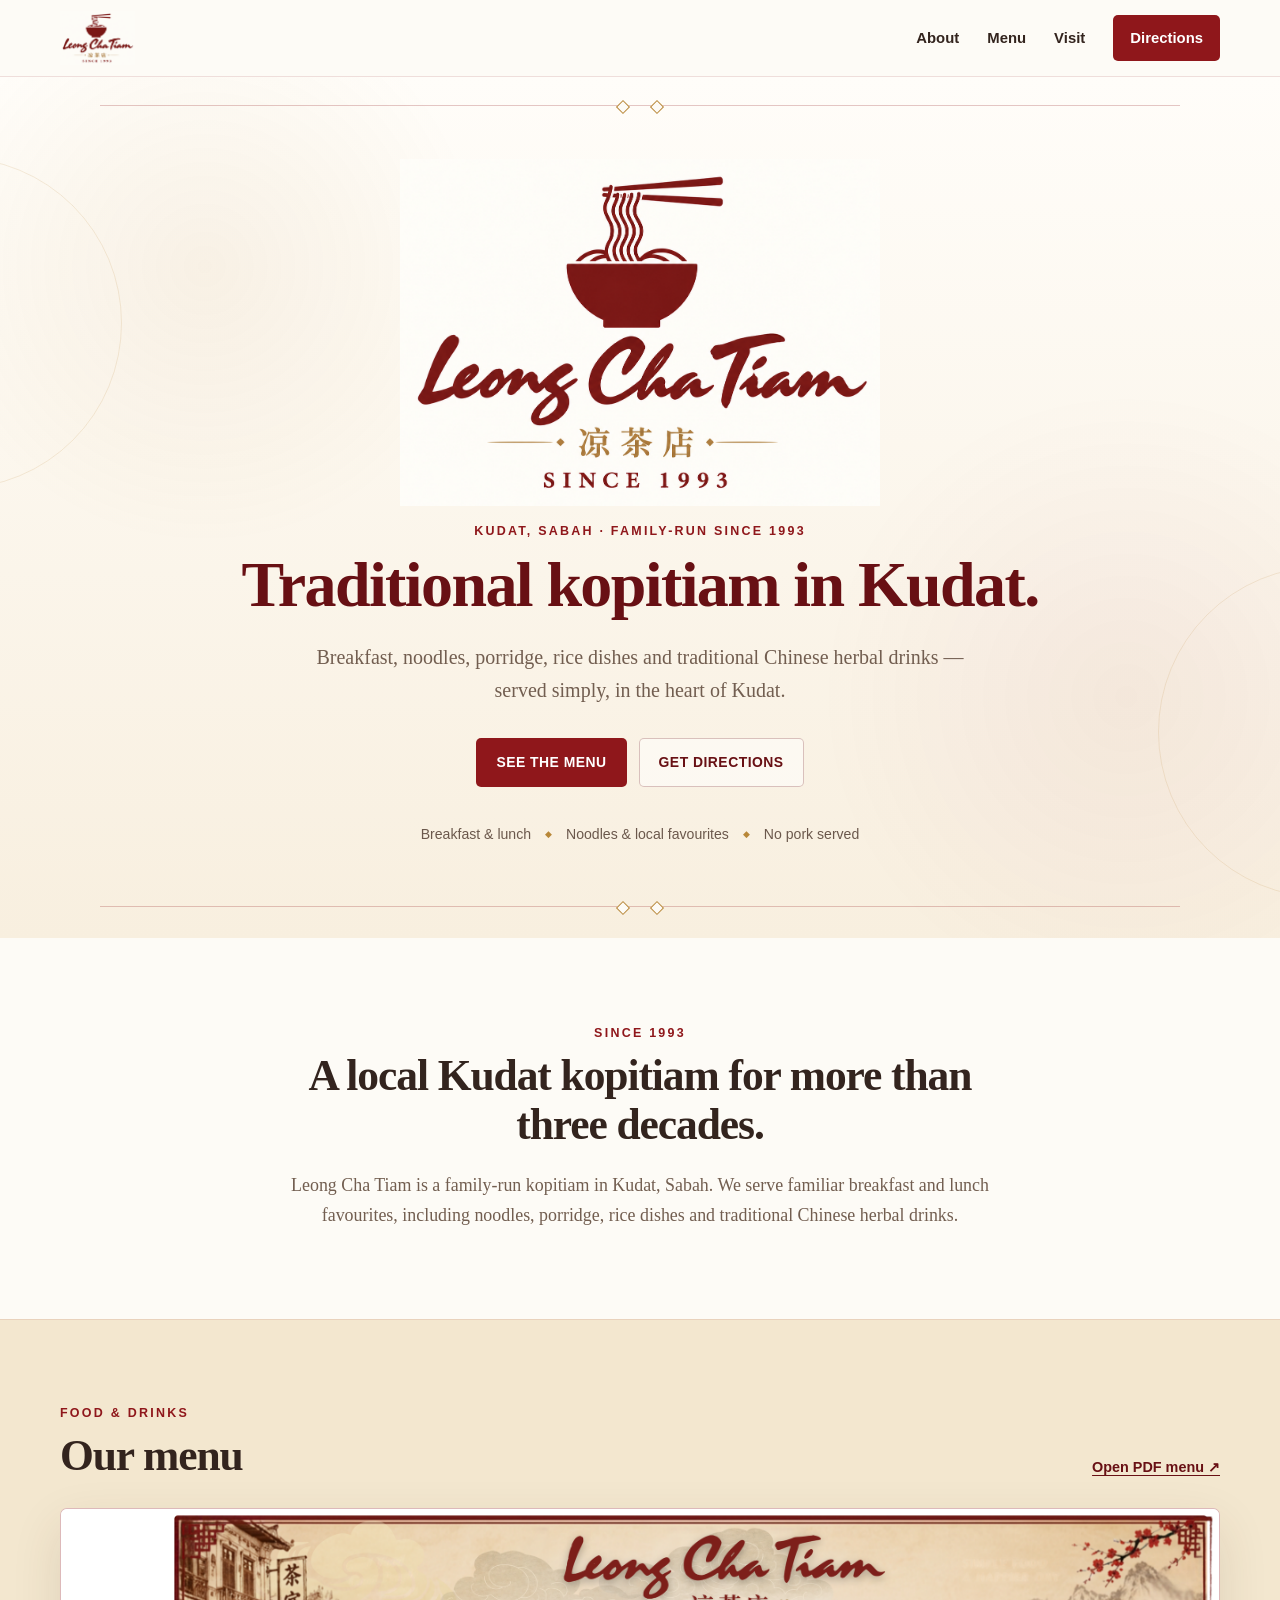
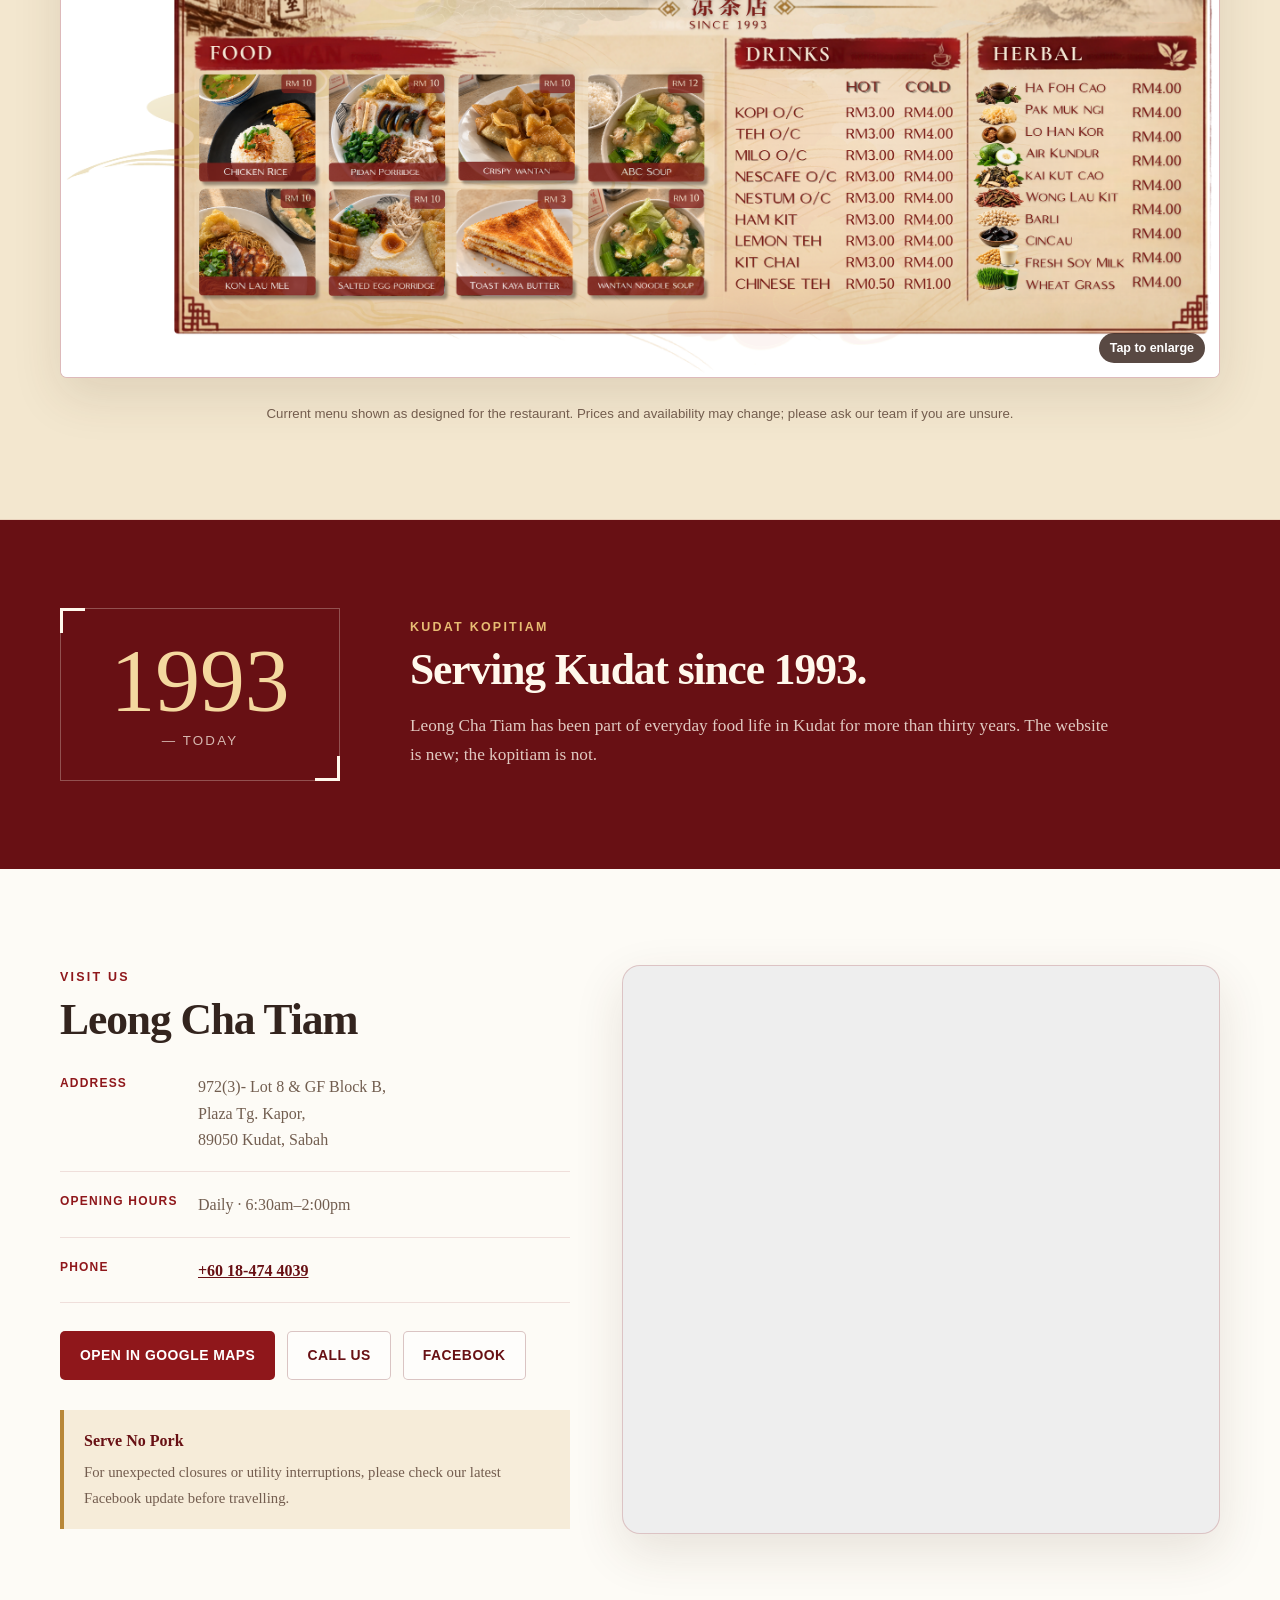
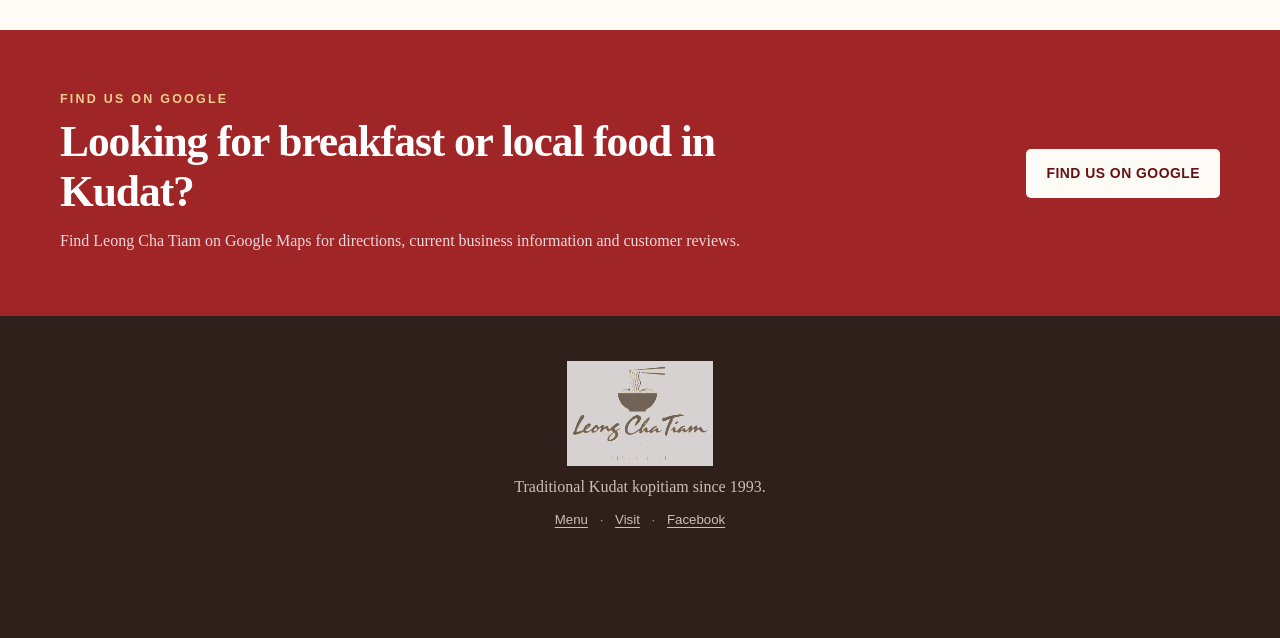
==== index.html @ 28765f77 "Add files via upload" ====
<!doctype html>
<html lang="en">
<head>
  <meta charset="utf-8">
  <meta name="viewport" content="width=device-width, initial-scale=1">
  <title>Leong Cha Tiam | Kudat Kopitiam Since 1993</title>
  <meta name="description" content="Leong Cha Tiam is a family-run kopitiam in Kudat, Sabah, serving breakfast, noodles, porridge, rice dishes and traditional Chinese herbal drinks since 1993.">
  <meta name="theme-color" content="#8f171b">
  <meta name="robots" content="index,follow,max-image-preview:large">

  <meta property="og:type" content="website">
  <meta property="og:title" content="Leong Cha Tiam | Kudat Kopitiam Since 1993">
  <meta property="og:description" content="Traditional Kudat kopitiam serving breakfast, noodles, porridge, rice dishes and herbal drinks since 1993.">
  <meta property="og:image" content="logo.png">
  <meta property="og:locale" content="en_MY">
  <meta name="twitter:card" content="summary_large_image">

  <link rel="icon" href="favicon.png" type="image/png">
  <link rel="stylesheet" href="styles.css">

  <!-- Add a canonical URL here after your final domain is connected. -->

  <script type="application/ld+json">
  {
    "@context": "https://schema.org",
    "@type": "Restaurant",
    "name": "Leong Cha Tiam",
    "description": "Family-run traditional kopitiam in Kudat, Sabah, serving breakfast, noodles, porridge, rice dishes and traditional Chinese herbal drinks since 1993.",
    "image": "logo.png",
    "telephone": "+60184744039",
    "priceRange": "RM",
    "servesCuisine": ["Malaysian", "Chinese", "Kopitiam"],
    "hasMenu": "menu.pdf",
    "address": {
      "@type": "PostalAddress",
      "streetAddress": "972(3)- Lot 8 & GF Block B, Plaza Tg. Kapor",
      "addressLocality": "Kudat",
      "addressRegion": "Sabah",
      "postalCode": "89050",
      "addressCountry": "MY"
    },
    "openingHoursSpecification": [
      {
        "@type": "OpeningHoursSpecification",
        "dayOfWeek": ["Monday","Tuesday","Wednesday","Thursday","Friday","Saturday","Sunday"],
        "opens": "06:30",
        "closes": "14:00"
      }
    ],
    "sameAs": [
      "https://www.facebook.com/2011523502226618/"
    ]
  }
  </script>
</head>
<body>
  <a class="skip-link" href="#main">Skip to content</a>

  <header class="site-header" id="top">
    <div class="shell header-inner">
      <a class="header-logo" href="#top" aria-label="Leong Cha Tiam home">
        <img src="logo.png" alt="Leong Cha Tiam — Since 1993">
      </a>
      <nav class="nav" aria-label="Main navigation">
        <a href="#about">About</a>
        <a href="#menu">Menu</a>
        <a href="#visit">Visit</a>
        <a class="nav-cta" href="https://www.google.com/maps/search/?api=1&query=Leong+Cha+Tiam+Kudat+Sabah" target="_blank" rel="noopener">Directions</a>
      </nav>
    </div>
  </header>

  <main id="main">
    <section class="hero section-frame" aria-labelledby="hero-title">
      <div class="ornament ornament-top" aria-hidden="true"></div>
      <div class="shell hero-inner">
        <img class="hero-logo" src="logo.png" alt="Leong Cha Tiam, traditional kopitiam in Kudat since 1993">
        <p class="eyebrow">Kudat, Sabah · Family-run since 1993</p>
        <h1 id="hero-title">Traditional kopitiam in Kudat.</h1>
        <p class="hero-copy">Breakfast, noodles, porridge, rice dishes and traditional Chinese herbal drinks — served simply, in the heart of Kudat.</p>
        <div class="hero-actions">
          <a class="button button-primary" href="#menu">See the menu</a>
          <a class="button button-secondary" href="https://www.google.com/maps/search/?api=1&query=Leong+Cha+Tiam+Kudat+Sabah" target="_blank" rel="noopener">Get directions</a>
        </div>
        <div class="quick-facts" aria-label="Restaurant information">
          <span>Breakfast & lunch</span>
          <span>Noodles & local favourites</span>
          <span>No pork served</span>
        </div>
      </div>
      <div class="ornament ornament-bottom" aria-hidden="true"></div>
    </section>

    <section class="about" id="about" aria-labelledby="about-title">
      <div class="shell narrow">
        <p class="section-kicker">Since 1993</p>
        <h2 id="about-title">A local Kudat kopitiam for more than three decades.</h2>
        <p>Leong Cha Tiam is a family-run kopitiam in Kudat, Sabah. We serve familiar breakfast and lunch favourites, including noodles, porridge, rice dishes and traditional Chinese herbal drinks.</p>
      </div>
    </section>

    <section class="menu-section" id="menu" aria-labelledby="menu-title">
      <div class="shell">
        <div class="section-heading">
          <div>
            <p class="section-kicker">Food & drinks</p>
            <h2 id="menu-title">Our menu</h2>
          </div>
          <a class="text-link" href="menu.pdf" target="_blank" rel="noopener">Open PDF menu ↗</a>
        </div>

        <button class="menu-image-wrap" type="button" data-lightbox-open aria-label="Open the menu in a larger view">
          <img src="menu.png" alt="Leong Cha Tiam menu with food, kopitiam drinks and herbal drinks" loading="lazy">
          <span class="zoom-hint">Tap to enlarge</span>
        </button>
        <p class="menu-note">Current menu shown as designed for the restaurant. Prices and availability may change; please ask our team if you are unsure.</p>
      </div>
    </section>

    <section class="history-band" aria-labelledby="history-title">
      <div class="shell history-grid">
        <div class="year-mark" aria-hidden="true">
          <span>1993</span>
          <small>— today</small>
        </div>
        <div>
          <p class="section-kicker">Kudat kopitiam</p>
          <h2 id="history-title">Serving Kudat since 1993.</h2>
          <p>Leong Cha Tiam has been part of everyday food life in Kudat for more than thirty years. The website is new; the kopitiam is not.</p>
        </div>
      </div>
    </section>

    <section class="visit" id="visit" aria-labelledby="visit-title">
      <div class="shell visit-grid">
        <div class="visit-card">
          <p class="section-kicker">Visit us</p>
          <h2 id="visit-title">Leong Cha Tiam</h2>

          <dl class="details">
            <div>
              <dt>Address</dt>
              <dd>972(3)- Lot 8 & GF Block B,<br>Plaza Tg. Kapor,<br>89050 Kudat, Sabah</dd>
            </div>
            <div>
              <dt>Opening hours</dt>
              <dd>Daily · 6:30am–2:00pm</dd>
            </div>
            <div>
              <dt>Phone</dt>
              <dd><a href="tel:+60184744039">+60 18-474 4039</a></dd>
            </div>
          </dl>

          <div class="visit-actions">
            <a class="button button-primary" href="https://www.google.com/maps/search/?api=1&query=Leong+Cha+Tiam+Kudat+Sabah" target="_blank" rel="noopener">Open in Google Maps</a>
            <a class="button button-secondary" href="tel:+60184744039">Call us</a>
            <a class="button button-secondary" href="https://www.facebook.com/2011523502226618/" target="_blank" rel="noopener">Facebook</a>
          </div>

          <div class="service-note" role="note">
            <strong>Serve No Pork</strong>
            <span>For unexpected closures or utility interruptions, please check our latest Facebook update before travelling.</span>
          </div>
        </div>

        <div class="map-wrap" aria-label="Map showing Leong Cha Tiam in Kudat">
          <iframe
            title="Leong Cha Tiam map"
            src="https://www.google.com/maps?q=Leong%20Cha%20Tiam%20Kudat%20Sabah&output=embed"
            loading="lazy"
            referrerpolicy="no-referrer-when-downgrade"
            allowfullscreen></iframe>
        </div>
      </div>
    </section>

    <section class="google-band">
      <div class="shell google-inner">
        <div>
          <p class="section-kicker">Find us on Google</p>
          <h2>Looking for breakfast or local food in Kudat?</h2>
          <p>Find Leong Cha Tiam on Google Maps for directions, current business information and customer reviews.</p>
        </div>
        <a class="button button-cream" href="https://www.google.com/maps/search/?api=1&query=Leong+Cha+Tiam+Kudat+Sabah" target="_blank" rel="noopener">Find us on Google</a>
      </div>
    </section>
  </main>

  <footer class="footer">
    <div class="shell footer-inner">
      <img src="logo.png" alt="" aria-hidden="true">
      <p>Traditional Kudat kopitiam since 1993.</p>
      <p class="footer-links">
        <a href="#menu">Menu</a>
        <span>·</span>
        <a href="#visit">Visit</a>
        <span>·</span>
        <a href="https://www.facebook.com/2011523502226618/" target="_blank" rel="noopener">Facebook</a>
      </p>
    </div>
  </footer>

  <div class="mobile-actions" aria-label="Quick actions">
    <a href="tel:+60184744039">Call</a>
    <a href="https://www.google.com/maps/search/?api=1&query=Leong+Cha+Tiam+Kudat+Sabah" target="_blank" rel="noopener">Directions</a>
  </div>

  <dialog class="lightbox" data-lightbox>
    <button class="lightbox-close" type="button" data-lightbox-close aria-label="Close menu">×</button>
    <img src="menu.png" alt="Large view of the Leong Cha Tiam menu">
  </dialog>

  <script src="script.js"></script>
</body>
</html>
---- styles.css ----
:root {
  --ink: #33241e;
  --muted: #725e50;
  --cream: #fdfbf6;
  --paper: #f6ecd7;
  --paper-2: #efe0c3;
  --red: #8f171b;
  --red-dark: #681014;
  --gold: #b88738;
  --line: rgba(143, 23, 27, 0.24);
  --shadow: 0 18px 50px rgba(78, 46, 25, 0.12);
  --radius: 18px;
  --shell: 1160px;
}

* { box-sizing: border-box; }
html { scroll-behavior: smooth; }
body {
  margin: 0;
  color: var(--ink);
  background: var(--cream);
  font-family: Georgia, "Times New Roman", serif;
  line-height: 1.65;
  text-rendering: optimizeLegibility;
}
img { max-width: 100%; display: block; }
a { color: inherit; }
button, a { -webkit-tap-highlight-color: transparent; }

.shell {
  width: min(calc(100% - 40px), var(--shell));
  margin-inline: auto;
}
.narrow { max-width: 760px; }

.skip-link {
  position: fixed;
  left: 12px;
  top: 12px;
  z-index: 999;
  transform: translateY(-160%);
  background: var(--red);
  color: white;
  padding: 10px 14px;
  border-radius: 8px;
}
.skip-link:focus { transform: none; }

.site-header {
  position: sticky;
  top: 0;
  z-index: 50;
  background: rgba(253, 251, 246, 0.94);
  border-bottom: 1px solid rgba(143, 23, 27, 0.12);
  backdrop-filter: blur(12px);
}
.header-inner {
  min-height: 76px;
  display: flex;
  align-items: center;
  justify-content: space-between;
  gap: 24px;
}
.header-logo img {
  width: 142px;
  height: 54px;
  object-fit: contain;
  object-position: left center;
}
.nav {
  display: flex;
  align-items: center;
  gap: 28px;
  font-family: Arial, Helvetica, sans-serif;
  font-size: 0.93rem;
  font-weight: 700;
}
.nav a {
  text-decoration: none;
  padding: 9px 0;
}
.nav a:not(.nav-cta):hover { color: var(--red); }
.nav-cta {
  color: white;
  background: var(--red);
  padding: 11px 17px !important;
  border-radius: 5px;
}
.nav-cta:hover { background: var(--red-dark); }

.section-frame {
  position: relative;
  overflow: hidden;
}
.hero {
  min-height: 660px;
  display: grid;
  place-items: center;
  padding: 82px 0 92px;
  text-align: center;
  background:
    radial-gradient(circle at 16% 22%, rgba(184,135,56,.08), transparent 22%),
    radial-gradient(circle at 88% 72%, rgba(143,23,27,.055), transparent 24%),
    linear-gradient(180deg, #fffdf9 0%, #f8efdf 100%);
}
.hero::before,
.hero::after {
  content: "";
  position: absolute;
  width: 330px;
  height: 330px;
  border: 1px solid rgba(184,135,56,.15);
  border-radius: 50%;
  pointer-events: none;
}
.hero::before { left: -210px; top: 80px; }
.hero::after { right: -210px; bottom: 40px; }
.hero-inner {
  position: relative;
  z-index: 1;
  max-width: 820px;
}
.hero-logo {
  width: min(480px, 80vw);
  margin: 0 auto 18px;
  mix-blend-mode: multiply;
}
.eyebrow, .section-kicker {
  margin: 0 0 10px;
  color: var(--red);
  font-family: Arial, Helvetica, sans-serif;
  font-size: .78rem;
  line-height: 1.2;
  font-weight: 800;
  letter-spacing: .18em;
  text-transform: uppercase;
}
.hero h1, h2 {
  margin: 0;
  line-height: 1.13;
  font-weight: 600;
  letter-spacing: -0.025em;
}
.hero h1 {
  font-size: clamp(2.35rem, 5vw, 4.7rem);
  color: var(--red-dark);
}
.hero-copy {
  max-width: 650px;
  margin: 20px auto 0;
  color: var(--muted);
  font-size: clamp(1.05rem, 2vw, 1.25rem);
}
.hero-actions, .visit-actions {
  display: flex;
  flex-wrap: wrap;
  gap: 12px;
}
.hero-actions {
  justify-content: center;
  margin-top: 31px;
}
.button {
  display: inline-flex;
  align-items: center;
  justify-content: center;
  min-height: 48px;
  padding: 12px 19px;
  border: 1px solid transparent;
  border-radius: 5px;
  font-family: Arial, Helvetica, sans-serif;
  font-size: .87rem;
  font-weight: 800;
  letter-spacing: .035em;
  text-decoration: none;
  text-transform: uppercase;
  transition: transform .16s ease, background .16s ease, border-color .16s ease;
}
.button:hover { transform: translateY(-1px); }
.button-primary { background: var(--red); color: white; }
.button-primary:hover { background: var(--red-dark); }
.button-secondary { border-color: rgba(104,16,20,.24); background: rgba(255,255,255,.5); color: var(--red-dark); }
.button-secondary:hover { background: white; border-color: var(--red); }
.button-cream { background: var(--cream); color: var(--red-dark); }

.quick-facts {
  margin: 36px auto 0;
  display: flex;
  justify-content: center;
  flex-wrap: wrap;
  gap: 0;
  color: #6b584c;
  font-family: Arial, Helvetica, sans-serif;
  font-size: .88rem;
}
.quick-facts span { display: inline-flex; align-items: center; }
.quick-facts span:not(:last-child)::after {
  content: "◆";
  color: var(--gold);
  font-size: .55rem;
  margin: 0 14px;
}
.ornament {
  position: absolute;
  left: 50%;
  transform: translateX(-50%);
  width: min(90%, 1080px);
  height: 12px;
  border-top: 1px solid var(--line);
}
.ornament::before, .ornament::after {
  content: "";
  position: absolute;
  top: -4px;
  width: 8px;
  height: 8px;
  border: 1px solid var(--gold);
  transform: rotate(45deg);
  background: var(--cream);
}
.ornament::before { left: 48%; }
.ornament::after { right: 48%; }
.ornament-top { top: 28px; }
.ornament-bottom { bottom: 20px; }

.about {
  padding: 88px 0;
  text-align: center;
  background: var(--cream);
}
.about h2, .history-band h2, .visit h2, .google-band h2, .menu-section h2 {
  font-size: clamp(2rem, 3.4vw, 3.1rem);
}
.about p:last-child {
  margin: 22px auto 0;
  max-width: 700px;
  color: var(--muted);
  font-size: 1.12rem;
}

.menu-section {
  padding: 86px 0 94px;
  background: #f3e7cf;
  border-block: 1px solid rgba(143,23,27,.10);
}
.section-heading {
  display: flex;
  align-items: end;
  justify-content: space-between;
  gap: 20px;
  margin-bottom: 28px;
}
.text-link {
  color: var(--red-dark);
  font-family: Arial, Helvetica, sans-serif;
  font-size: .9rem;
  font-weight: 800;
  text-underline-offset: 3px;
}
.menu-image-wrap {
  position: relative;
  width: 100%;
  padding: 0;
  border: 1px solid rgba(143,23,27,.3);
  border-radius: 7px;
  overflow: hidden;
  background: white;
  box-shadow: var(--shadow);
  cursor: zoom-in;
}
.menu-image-wrap img { width: 100%; height: auto; }
.zoom-hint {
  position: absolute;
  right: 14px;
  bottom: 14px;
  padding: 8px 11px;
  border-radius: 999px;
  background: rgba(53,34,26,.82);
  color: white;
  font-family: Arial, Helvetica, sans-serif;
  font-size: .78rem;
  font-weight: 700;
}
.menu-note {
  margin: 18px auto 0;
  max-width: 790px;
  text-align: center;
  color: #755f50;
  font-family: Arial, Helvetica, sans-serif;
  font-size: .83rem;
}

.history-band {
  padding: 88px 0;
  background: var(--red-dark);
  color: #fff8ec;
}
.history-grid {
  display: grid;
  grid-template-columns: 280px 1fr;
  gap: 70px;
  align-items: center;
}
.history-band .section-kicker { color: #e7bc73; }
.history-band p:last-child {
  max-width: 700px;
  margin: 18px 0 0;
  color: rgba(255,248,236,.8);
  font-size: 1.08rem;
}
.year-mark {
  border: 1px solid rgba(255,248,236,.28);
  padding: 28px 30px;
  text-align: center;
  position: relative;
}
.year-mark::before, .year-mark::after {
  content: "";
  position: absolute;
  width: 22px;
  height: 22px;
  border-color: #d5a75f;
}
.year-mark::before { left: -1px; top: -1px; border-left: 3px solid; border-top: 3px solid; }
.year-mark::after { right: -1px; bottom: -1px; border-right: 3px solid; border-bottom: 3px solid; }
.year-mark span {
  display: block;
  font-size: clamp(3rem, 7vw, 5.6rem);
  line-height: .95;
  color: #f4d89f;
}
.year-mark small {
  display: block;
  margin-top: 8px;
  color: rgba(255,248,236,.72);
  font-family: Arial, Helvetica, sans-serif;
  text-transform: uppercase;
  letter-spacing: .16em;
}

.visit {
  padding: 96px 0;
  background: var(--cream);
}
.visit-grid {
  display: grid;
  grid-template-columns: minmax(0, 0.92fr) minmax(0, 1.08fr);
  gap: 52px;
  align-items: stretch;
}
.visit-card {
  padding: 5px 0;
}
.details {
  margin: 30px 0 0;
  display: grid;
  gap: 20px;
}
.details div {
  display: grid;
  grid-template-columns: 120px 1fr;
  gap: 18px;
  padding-bottom: 18px;
  border-bottom: 1px solid rgba(143,23,27,.12);
}
.details dt {
  color: var(--red);
  font-family: Arial, Helvetica, sans-serif;
  font-size: .75rem;
  font-weight: 800;
  text-transform: uppercase;
  letter-spacing: .1em;
}
.details dd { margin: 0; color: var(--muted); }
.details dd a { color: var(--red-dark); font-weight: 700; }
.visit-actions { margin-top: 28px; }
.service-note {
  margin-top: 30px;
  padding: 18px 20px;
  border-left: 4px solid var(--gold);
  background: #f6ecd9;
}
.service-note strong {
  display: block;
  color: var(--red-dark);
  margin-bottom: 4px;
}
.service-note span { color: #735d4f; font-size: .92rem; }
.map-wrap {
  min-height: 510px;
  border: 1px solid rgba(143,23,27,.2);
  border-radius: var(--radius);
  overflow: hidden;
  box-shadow: var(--shadow);
  background: #eee;
}
.map-wrap iframe { width: 100%; height: 100%; min-height: 510px; border: 0; }

.google-band {
  padding: 62px 0;
  background: #a02527;
  color: white;
}
.google-inner {
  display: flex;
  justify-content: space-between;
  gap: 40px;
  align-items: center;
}
.google-band .section-kicker { color: #f0ce8e; }
.google-band h2 { max-width: 760px; }
.google-band p:last-child { margin: 12px 0 0; color: rgba(255,255,255,.82); max-width: 730px; }

.footer {
  padding: 45px 0 100px;
  background: #2f201b;
  color: rgba(255,248,236,.74);
  text-align: center;
}
.footer-inner img {
  width: 175px;
  height: 105px;
  object-fit: contain;
  margin: 0 auto 4px;
  mix-blend-mode: screen;
  filter: sepia(1) saturate(.55) brightness(1.5);
  opacity: .8;
}
.footer p { margin: 8px 0; }
.footer-links {
  font-family: Arial, Helvetica, sans-serif;
  font-size: .83rem;
}
.footer-links a { text-underline-offset: 3px; }
.footer-links span { margin: 0 8px; color: #c7954b; }

.mobile-actions { display: none; }

.lightbox {
  width: min(96vw, 1500px);
  max-width: none;
  max-height: 94vh;
  padding: 18px;
  border: 0;
  border-radius: 10px;
  background: #1f1714;
  box-shadow: 0 26px 90px rgba(0,0,0,.4);
}
.lightbox::backdrop { background: rgba(25,18,14,.82); }
.lightbox img { max-height: calc(94vh - 36px); margin: auto; }
.lightbox-close {
  position: fixed;
  top: 16px;
  right: 18px;
  z-index: 2;
  width: 42px;
  height: 42px;
  border-radius: 50%;
  border: 1px solid rgba(255,255,255,.35);
  background: rgba(35,25,20,.85);
  color: white;
  font-size: 1.65rem;
  line-height: 1;
  cursor: pointer;
}

:focus-visible {
  outline: 3px solid #d5a75f;
  outline-offset: 3px;
}

@media (max-width: 800px) {
  .shell { width: min(calc(100% - 28px), var(--shell)); }
  .header-inner { min-height: 68px; }
  .header-logo img { width: 118px; height: 46px; }
  .nav { gap: 18px; font-size: .82rem; }
  .nav a:first-child { display: none; }
  .nav-cta { display: none; }
  .hero { min-height: 590px; padding: 72px 0 84px; }
  .hero-logo { width: min(430px, 88vw); }
  .quick-facts { display: grid; gap: 7px; }
  .quick-facts span { justify-content: center; }
  .quick-facts span:not(:last-child)::after { display: none; }
  .about, .menu-section, .history-band, .visit { padding-block: 68px; }
  .history-grid { grid-template-columns: 1fr; gap: 30px; }
  .year-mark { max-width: 300px; }
  .visit-grid { grid-template-columns: 1fr; }
  .map-wrap, .map-wrap iframe { min-height: 370px; }
  .google-inner { align-items: flex-start; flex-direction: column; }
  .section-heading { align-items: flex-start; flex-direction: column; }
  .mobile-actions {
    position: fixed;
    display: grid;
    grid-template-columns: 1fr 1fr;
    gap: 1px;
    left: 12px;
    right: 12px;
    bottom: 10px;
    z-index: 60;
    overflow: hidden;
    border-radius: 9px;
    box-shadow: 0 8px 26px rgba(30,20,15,.24);
    background: #e7d2ae;
  }
  .mobile-actions a {
    padding: 13px 16px;
    text-align: center;
    text-decoration: none;
    background: var(--red-dark);
    color: white;
    font-family: Arial, Helvetica, sans-serif;
    font-size: .85rem;
    font-weight: 800;
    text-transform: uppercase;
    letter-spacing: .04em;
  }
}

@media (max-width: 520px) {
  .nav a:nth-child(2) { display: none; }
  .hero { min-height: 545px; }
  .hero-copy { font-size: 1rem; }
  .hero-actions { display: grid; grid-template-columns: 1fr; max-width: 290px; margin-inline: auto; margin-top: 26px; }
  .button { width: 100%; }
  .about h2, .history-band h2, .visit h2, .google-band h2, .menu-section h2 { font-size: 2rem; }
  .details div { grid-template-columns: 1fr; gap: 4px; }
  .menu-image-wrap { overflow-x: auto; }
  .zoom-hint { font-size: .72rem; }
}

@media (prefers-reduced-motion: reduce) {
  html { scroll-behavior: auto; }
  *, *::before, *::after { transition: none !important; }
}
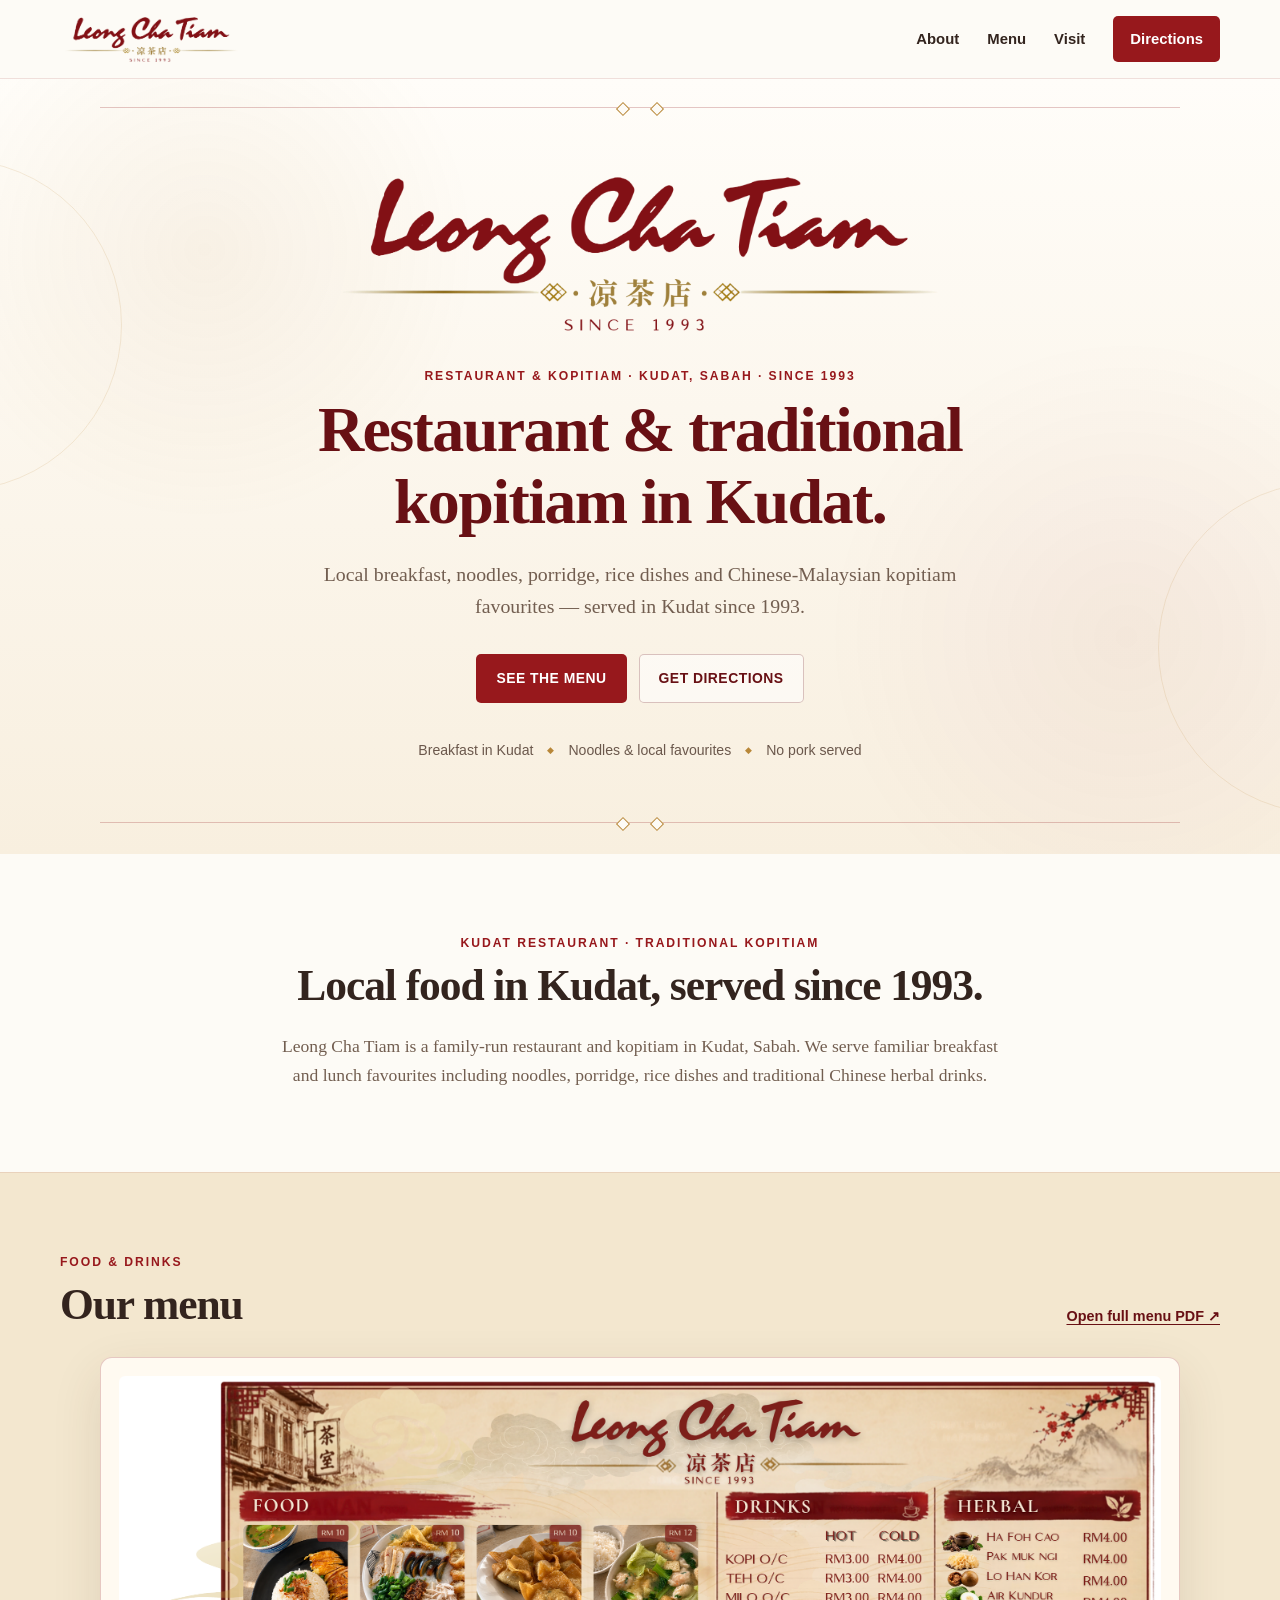
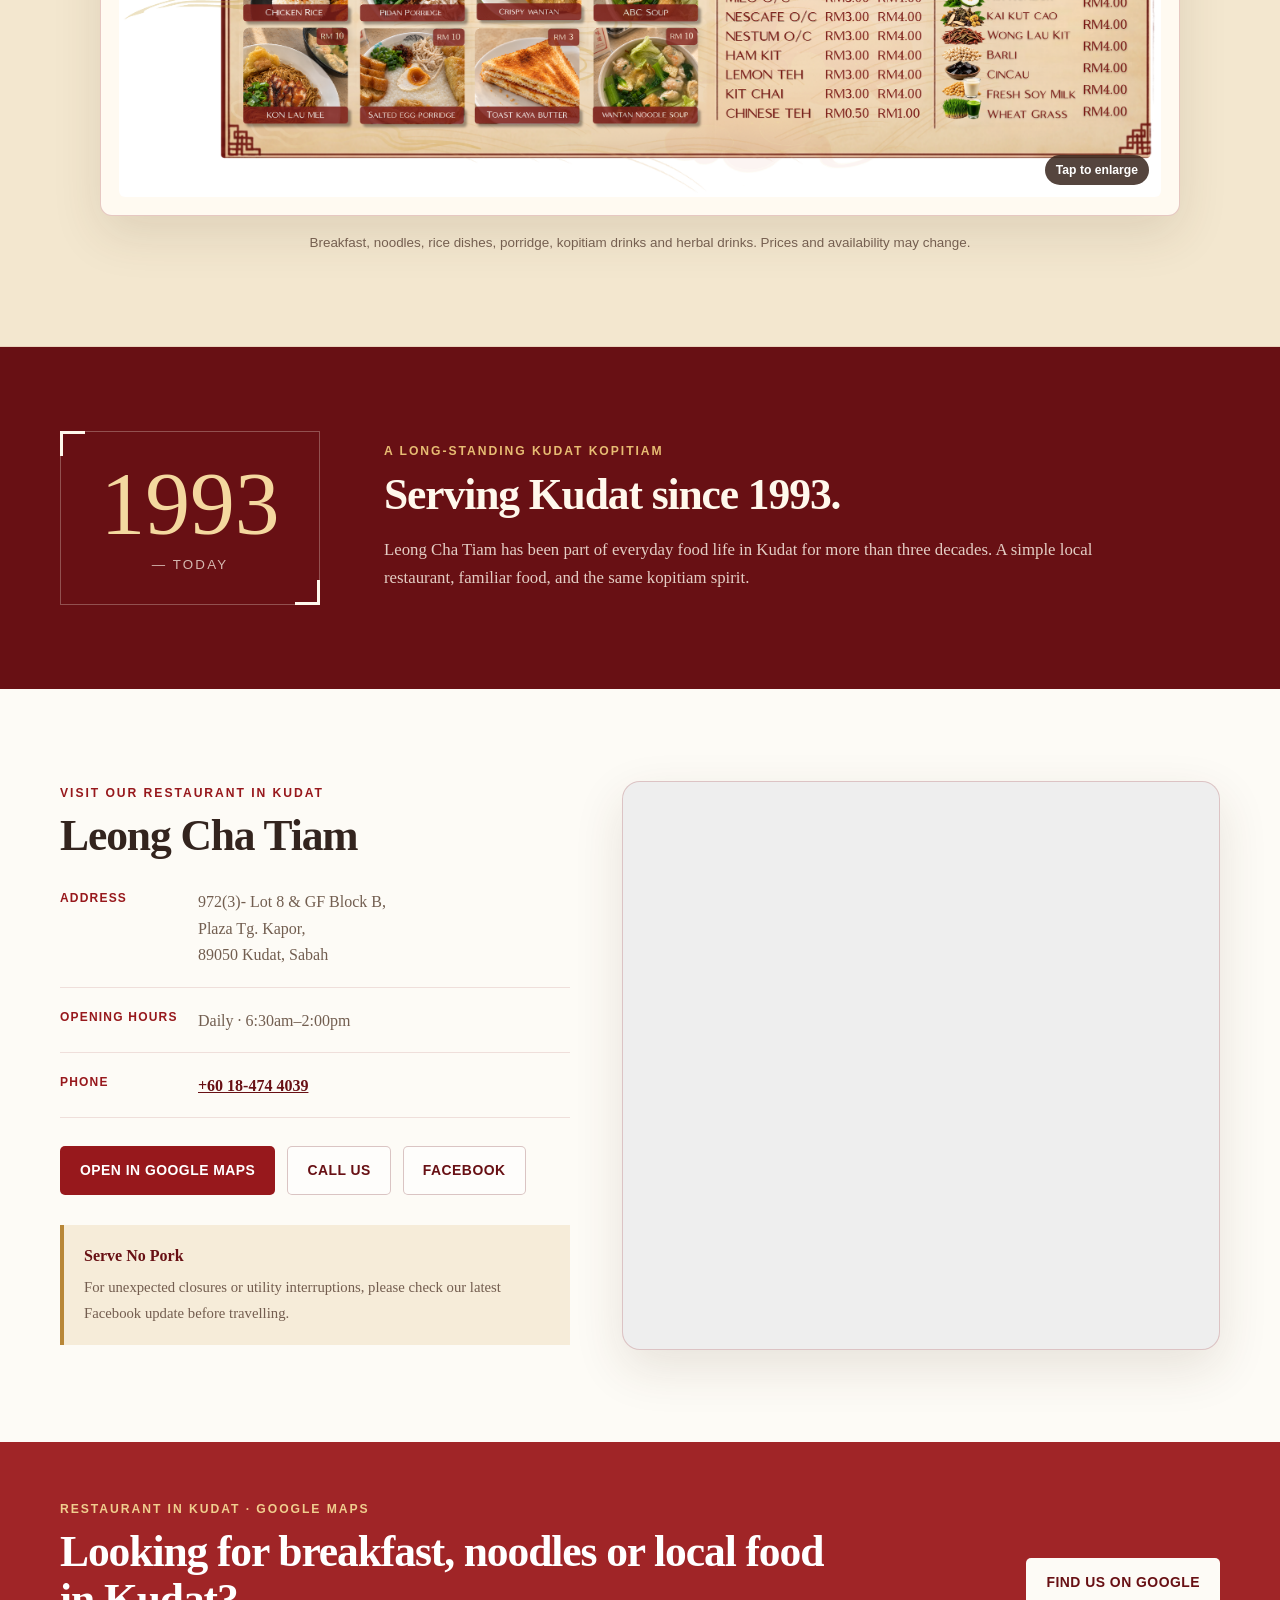
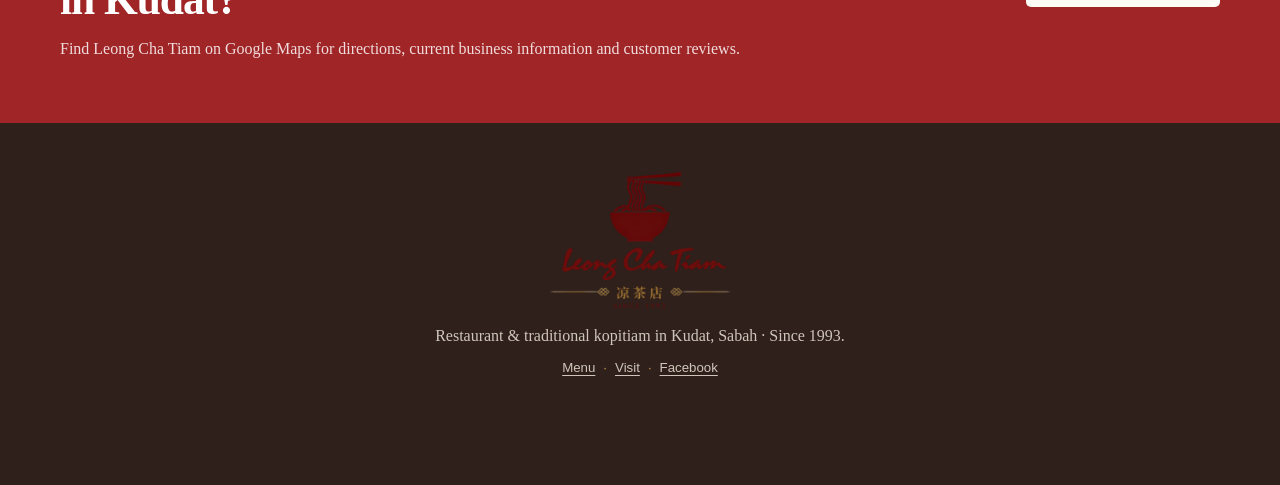
==== commit 346f7813: "Add files via upload" ====
--- a/index.html
+++ b/index.html
@@ -3,34 +3,39 @@
 <head>
   <meta charset="utf-8">
   <meta name="viewport" content="width=device-width, initial-scale=1">
-  <title>Leong Cha Tiam | Kudat Kopitiam Since 1993</title>
-  <meta name="description" content="Leong Cha Tiam is a family-run kopitiam in Kudat, Sabah, serving breakfast, noodles, porridge, rice dishes and traditional Chinese herbal drinks since 1993.">
+  <title>Leong Cha Tiam | Restaurant & Kopitiam in Kudat, Sabah</title>
+  <meta name="description" content="Leong Cha Tiam is a family-run restaurant and traditional kopitiam in Kudat, Sabah, serving breakfast, noodles, porridge, rice dishes and Chinese-Malaysian local food since 1993.">
+  <meta name="robots" content="index,follow,max-image-preview:large">
   <meta name="theme-color" content="#8f171b">
-  <meta name="robots" content="index,follow,max-image-preview:large">
+  <link rel="canonical" href="https://jestemmagdalenaniemagda-alt.github.io/leong-cha-tiam/">
 
   <meta property="og:type" content="website">
-  <meta property="og:title" content="Leong Cha Tiam | Kudat Kopitiam Since 1993">
-  <meta property="og:description" content="Traditional Kudat kopitiam serving breakfast, noodles, porridge, rice dishes and herbal drinks since 1993.">
-  <meta property="og:image" content="logo.png">
+  <meta property="og:url" content="https://jestemmagdalenaniemagda-alt.github.io/leong-cha-tiam/">
+  <meta property="og:title" content="Leong Cha Tiam | Restaurant & Kopitiam in Kudat, Sabah">
+  <meta property="og:description" content="Family-run Kudat restaurant and traditional kopitiam serving breakfast, noodles, rice dishes, porridge and local favourites since 1993.">
+  <meta property="og:image" content="https://jestemmagdalenaniemagda-alt.github.io/leong-cha-tiam/logo-stacked.png">
   <meta property="og:locale" content="en_MY">
   <meta name="twitter:card" content="summary_large_image">
 
   <link rel="icon" href="favicon.png" type="image/png">
   <link rel="stylesheet" href="styles.css">
 
-  <!-- Add a canonical URL here after your final domain is connected. -->
-
   <script type="application/ld+json">
   {
     "@context": "https://schema.org",
-    "@type": "Restaurant",
+    "@type": ["Restaurant", "LocalBusiness"],
+    "@id": "https://jestemmagdalenaniemagda-alt.github.io/leong-cha-tiam/#restaurant",
     "name": "Leong Cha Tiam",
-    "description": "Family-run traditional kopitiam in Kudat, Sabah, serving breakfast, noodles, porridge, rice dishes and traditional Chinese herbal drinks since 1993.",
-    "image": "logo.png",
+    "url": "https://jestemmagdalenaniemagda-alt.github.io/leong-cha-tiam/",
+    "description": "Family-run restaurant and traditional kopitiam in Kudat, Sabah, serving breakfast, noodles, porridge, rice dishes and Chinese-Malaysian local food since 1993.",
+    "image": "https://jestemmagdalenaniemagda-alt.github.io/leong-cha-tiam/logo-stacked.png",
+    "logo": "https://jestemmagdalenaniemagda-alt.github.io/leong-cha-tiam/logo.png",
     "telephone": "+60184744039",
-    "priceRange": "RM",
+    "priceRange": "RM 1-20",
     "servesCuisine": ["Malaysian", "Chinese", "Kopitiam"],
-    "hasMenu": "menu.pdf",
+    "foundingDate": "1993",
+    "slogan": "Serving Kudat since 1993.",
+    "menu": "https://jestemmagdalenaniemagda-alt.github.io/leong-cha-tiam/menu.pdf",
     "address": {
       "@type": "PostalAddress",
       "streetAddress": "972(3)- Lot 8 & GF Block B, Plaza Tg. Kapor",
@@ -39,17 +44,13 @@
       "postalCode": "89050",
       "addressCountry": "MY"
     },
-    "openingHoursSpecification": [
-      {
-        "@type": "OpeningHoursSpecification",
-        "dayOfWeek": ["Monday","Tuesday","Wednesday","Thursday","Friday","Saturday","Sunday"],
-        "opens": "06:30",
-        "closes": "14:00"
-      }
-    ],
-    "sameAs": [
-      "https://www.facebook.com/2011523502226618/"
-    ]
+    "openingHoursSpecification": [{
+      "@type": "OpeningHoursSpecification",
+      "dayOfWeek": ["Monday", "Tuesday", "Wednesday", "Thursday", "Friday", "Saturday", "Sunday"],
+      "opens": "06:30",
+      "closes": "14:00"
+    }],
+    "sameAs": ["https://www.facebook.com/2011523502226618/"]
   }
   </script>
 </head>
@@ -59,7 +60,7 @@
   <header class="site-header" id="top">
     <div class="shell header-inner">
       <a class="header-logo" href="#top" aria-label="Leong Cha Tiam home">
-        <img src="logo.png" alt="Leong Cha Tiam — Since 1993">
+        <img src="logo.png" alt="Leong Cha Tiam, since 1993">
       </a>
       <nav class="nav" aria-label="Main navigation">
         <a href="#about">About</a>
@@ -74,17 +75,17 @@
     <section class="hero section-frame" aria-labelledby="hero-title">
       <div class="ornament ornament-top" aria-hidden="true"></div>
       <div class="shell hero-inner">
-        <img class="hero-logo" src="logo.png" alt="Leong Cha Tiam, traditional kopitiam in Kudat since 1993">
-        <p class="eyebrow">Kudat, Sabah · Family-run since 1993</p>
-        <h1 id="hero-title">Traditional kopitiam in Kudat.</h1>
-        <p class="hero-copy">Breakfast, noodles, porridge, rice dishes and traditional Chinese herbal drinks — served simply, in the heart of Kudat.</p>
+        <img class="hero-logo" src="logo.png" alt="Leong Cha Tiam restaurant and kopitiam in Kudat, Sabah">
+        <p class="eyebrow">Restaurant &amp; Kopitiam · Kudat, Sabah · Since 1993</p>
+        <h1 id="hero-title">Restaurant &amp; traditional kopitiam in Kudat.</h1>
+        <p class="hero-copy">Local breakfast, noodles, porridge, rice dishes and Chinese-Malaysian kopitiam favourites — served in Kudat since 1993.</p>
         <div class="hero-actions">
           <a class="button button-primary" href="#menu">See the menu</a>
           <a class="button button-secondary" href="https://www.google.com/maps/search/?api=1&query=Leong+Cha+Tiam+Kudat+Sabah" target="_blank" rel="noopener">Get directions</a>
         </div>
         <div class="quick-facts" aria-label="Restaurant information">
-          <span>Breakfast & lunch</span>
-          <span>Noodles & local favourites</span>
+          <span>Breakfast in Kudat</span>
+          <span>Noodles &amp; local favourites</span>
           <span>No pork served</span>
         </div>
       </div>
@@ -93,9 +94,9 @@
 
     <section class="about" id="about" aria-labelledby="about-title">
       <div class="shell narrow">
-        <p class="section-kicker">Since 1993</p>
-        <h2 id="about-title">A local Kudat kopitiam for more than three decades.</h2>
-        <p>Leong Cha Tiam is a family-run kopitiam in Kudat, Sabah. We serve familiar breakfast and lunch favourites, including noodles, porridge, rice dishes and traditional Chinese herbal drinks.</p>
+        <p class="section-kicker">Kudat restaurant · traditional kopitiam</p>
+        <h2 id="about-title">Local food in Kudat, served since 1993.</h2>
+        <p>Leong Cha Tiam is a family-run restaurant and kopitiam in Kudat, Sabah. We serve familiar breakfast and lunch favourites including noodles, porridge, rice dishes and traditional Chinese herbal drinks.</p>
       </div>
     </section>
 
@@ -103,30 +104,29 @@
       <div class="shell">
         <div class="section-heading">
           <div>
-            <p class="section-kicker">Food & drinks</p>
+            <p class="section-kicker">Food &amp; drinks</p>
             <h2 id="menu-title">Our menu</h2>
           </div>
-          <a class="text-link" href="menu.pdf" target="_blank" rel="noopener">Open PDF menu ↗</a>
+          <a class="text-link" href="menu.pdf" target="_blank" rel="noopener">Open full menu PDF ↗</a>
         </div>
 
-        <button class="menu-image-wrap" type="button" data-lightbox-open aria-label="Open the menu in a larger view">
-          <img src="menu.png" alt="Leong Cha Tiam menu with food, kopitiam drinks and herbal drinks" loading="lazy">
-          <span class="zoom-hint">Tap to enlarge</span>
-        </button>
-        <p class="menu-note">Current menu shown as designed for the restaurant. Prices and availability may change; please ask our team if you are unsure.</p>
+        <div class="menu-card">
+          <button class="menu-preview" type="button" data-lightbox-open aria-label="Open the Leong Cha Tiam menu in a larger view">
+            <img src="menu.png" alt="Leong Cha Tiam restaurant menu in Kudat with food, kopitiam drinks and herbal drinks" loading="lazy">
+            <span class="zoom-hint">Tap to enlarge</span>
+          </button>
+        </div>
+        <p class="menu-note">Breakfast, noodles, rice dishes, porridge, kopitiam drinks and herbal drinks. Prices and availability may change.</p>
       </div>
     </section>
 
     <section class="history-band" aria-labelledby="history-title">
       <div class="shell history-grid">
-        <div class="year-mark" aria-hidden="true">
-          <span>1993</span>
-          <small>— today</small>
-        </div>
+        <div class="year-mark" aria-hidden="true"><span>1993</span><small>— today</small></div>
         <div>
-          <p class="section-kicker">Kudat kopitiam</p>
+          <p class="section-kicker">A long-standing Kudat kopitiam</p>
           <h2 id="history-title">Serving Kudat since 1993.</h2>
-          <p>Leong Cha Tiam has been part of everyday food life in Kudat for more than thirty years. The website is new; the kopitiam is not.</p>
+          <p>Leong Cha Tiam has been part of everyday food life in Kudat for more than three decades. A simple local restaurant, familiar food, and the same kopitiam spirit.</p>
         </div>
       </div>
     </section>
@@ -134,52 +134,34 @@
     <section class="visit" id="visit" aria-labelledby="visit-title">
       <div class="shell visit-grid">
         <div class="visit-card">
-          <p class="section-kicker">Visit us</p>
+          <p class="section-kicker">Visit our restaurant in Kudat</p>
           <h2 id="visit-title">Leong Cha Tiam</h2>
-
           <dl class="details">
-            <div>
-              <dt>Address</dt>
-              <dd>972(3)- Lot 8 & GF Block B,<br>Plaza Tg. Kapor,<br>89050 Kudat, Sabah</dd>
-            </div>
-            <div>
-              <dt>Opening hours</dt>
-              <dd>Daily · 6:30am–2:00pm</dd>
-            </div>
-            <div>
-              <dt>Phone</dt>
-              <dd><a href="tel:+60184744039">+60 18-474 4039</a></dd>
-            </div>
+            <div><dt>Address</dt><dd>972(3)- Lot 8 &amp; GF Block B,<br>Plaza Tg. Kapor,<br>89050 Kudat, Sabah</dd></div>
+            <div><dt>Opening hours</dt><dd>Daily · 6:30am–2:00pm</dd></div>
+            <div><dt>Phone</dt><dd><a href="tel:+60184744039">+60 18-474 4039</a></dd></div>
           </dl>
-
           <div class="visit-actions">
             <a class="button button-primary" href="https://www.google.com/maps/search/?api=1&query=Leong+Cha+Tiam+Kudat+Sabah" target="_blank" rel="noopener">Open in Google Maps</a>
             <a class="button button-secondary" href="tel:+60184744039">Call us</a>
             <a class="button button-secondary" href="https://www.facebook.com/2011523502226618/" target="_blank" rel="noopener">Facebook</a>
           </div>
-
           <div class="service-note" role="note">
             <strong>Serve No Pork</strong>
             <span>For unexpected closures or utility interruptions, please check our latest Facebook update before travelling.</span>
           </div>
         </div>
-
-        <div class="map-wrap" aria-label="Map showing Leong Cha Tiam in Kudat">
-          <iframe
-            title="Leong Cha Tiam map"
-            src="https://www.google.com/maps?q=Leong%20Cha%20Tiam%20Kudat%20Sabah&output=embed"
-            loading="lazy"
-            referrerpolicy="no-referrer-when-downgrade"
-            allowfullscreen></iframe>
+        <div class="map-wrap" aria-label="Map showing Leong Cha Tiam restaurant in Kudat">
+          <iframe title="Leong Cha Tiam restaurant in Kudat map" src="https://www.google.com/maps?q=Leong%20Cha%20Tiam%20Kudat%20Sabah&output=embed" loading="lazy" referrerpolicy="no-referrer-when-downgrade" allowfullscreen></iframe>
         </div>
       </div>
     </section>
 
-    <section class="google-band">
+    <section class="google-band" aria-labelledby="google-title">
       <div class="shell google-inner">
         <div>
-          <p class="section-kicker">Find us on Google</p>
-          <h2>Looking for breakfast or local food in Kudat?</h2>
+          <p class="section-kicker">Restaurant in Kudat · Google Maps</p>
+          <h2 id="google-title">Looking for breakfast, noodles or local food in Kudat?</h2>
           <p>Find Leong Cha Tiam on Google Maps for directions, current business information and customer reviews.</p>
         </div>
         <a class="button button-cream" href="https://www.google.com/maps/search/?api=1&query=Leong+Cha+Tiam+Kudat+Sabah" target="_blank" rel="noopener">Find us on Google</a>
@@ -189,15 +171,9 @@
 
   <footer class="footer">
     <div class="shell footer-inner">
-      <img src="logo.png" alt="" aria-hidden="true">
-      <p>Traditional Kudat kopitiam since 1993.</p>
-      <p class="footer-links">
-        <a href="#menu">Menu</a>
-        <span>·</span>
-        <a href="#visit">Visit</a>
-        <span>·</span>
-        <a href="https://www.facebook.com/2011523502226618/" target="_blank" rel="noopener">Facebook</a>
-      </p>
+      <img src="logo-stacked.png" alt="Leong Cha Tiam">
+      <p>Restaurant &amp; traditional kopitiam in Kudat, Sabah · Since 1993.</p>
+      <p class="footer-links"><a href="#menu">Menu</a><span>·</span><a href="#visit">Visit</a><span>·</span><a href="https://www.facebook.com/2011523502226618/" target="_blank" rel="noopener">Facebook</a></p>
     </div>
   </footer>
 
@@ -206,9 +182,9 @@
     <a href="https://www.google.com/maps/search/?api=1&query=Leong+Cha+Tiam+Kudat+Sabah" target="_blank" rel="noopener">Directions</a>
   </div>
 
-  <dialog class="lightbox" data-lightbox>
+  <dialog class="lightbox" data-lightbox aria-label="Leong Cha Tiam menu">
     <button class="lightbox-close" type="button" data-lightbox-close aria-label="Close menu">×</button>
-    <img src="menu.png" alt="Large view of the Leong Cha Tiam menu">
+    <div class="lightbox-scroll"><img src="menu.png" alt="Large view of the Leong Cha Tiam restaurant menu"></div>
   </dialog>
 
   <script src="script.js"></script>
--- a/styles.css
+++ b/styles.css
@@ -4,7 +4,7 @@
   --cream: #fdfbf6;
   --paper: #f6ecd7;
   --paper-2: #efe0c3;
-  --red: #8f171b;
+  --red: #97181c;
   --red-dark: #681014;
   --gold: #b88738;
   --line: rgba(143, 23, 27, 0.24);
@@ -12,523 +12,140 @@
   --radius: 18px;
   --shell: 1160px;
 }
-
 * { box-sizing: border-box; }
 html { scroll-behavior: smooth; }
-body {
-  margin: 0;
-  color: var(--ink);
-  background: var(--cream);
-  font-family: Georgia, "Times New Roman", serif;
-  line-height: 1.65;
-  text-rendering: optimizeLegibility;
+body { margin:0; color:var(--ink); background:var(--cream); font-family:Georgia,"Times New Roman",serif; line-height:1.65; text-rendering:optimizeLegibility; overflow-x:hidden; }
+img { max-width:100%; display:block; }
+a { color:inherit; }
+button,a { -webkit-tap-highlight-color:transparent; }
+button { font:inherit; }
+.shell { width:min(calc(100% - 40px),var(--shell)); margin-inline:auto; }
+.narrow { max-width:780px; }
+.skip-link { position:fixed; left:12px; top:12px; z-index:999; transform:translateY(-160%); background:var(--red); color:white; padding:10px 14px; border-radius:8px; }
+.skip-link:focus { transform:none; }
+.site-header { position:sticky; top:0; z-index:50; background:rgba(253,251,246,.96); border-bottom:1px solid rgba(143,23,27,.12); backdrop-filter:blur(12px); }
+.header-inner { min-height:78px; display:flex; align-items:center; justify-content:space-between; gap:24px; }
+.header-logo { display:flex; align-items:center; }
+.header-logo img { width:190px; max-height:55px; object-fit:contain; object-position:left center; }
+.nav { display:flex; align-items:center; gap:28px; font-family:Arial,Helvetica,sans-serif; font-size:.93rem; font-weight:700; }
+.nav a { text-decoration:none; padding:9px 0; }
+.nav a:not(.nav-cta):hover { color:var(--red); }
+.nav-cta { color:white; background:var(--red); padding:11px 17px !important; border-radius:5px; }
+.nav-cta:hover { background:var(--red-dark); }
+.section-frame { position:relative; overflow:hidden; }
+.hero { min-height:640px; display:grid; place-items:center; padding:80px 0 92px; text-align:center; background:radial-gradient(circle at 16% 22%,rgba(184,135,56,.08),transparent 22%),radial-gradient(circle at 88% 72%,rgba(143,23,27,.055),transparent 24%),linear-gradient(180deg,#fffdf9 0%,#f8efdf 100%); }
+.hero::before,.hero::after { content:""; position:absolute; width:330px; height:330px; border:1px solid rgba(184,135,56,.15); border-radius:50%; pointer-events:none; }
+.hero::before { left:-210px; top:80px; }
+.hero::after { right:-210px; bottom:40px; }
+.hero-inner { position:relative; z-index:1; max-width:860px; }
+.hero-logo { width:min(690px,88vw); max-height:190px; object-fit:contain; margin:0 auto 20px; }
+.eyebrow,.section-kicker { margin:0 0 10px; color:var(--red); font-family:Arial,Helvetica,sans-serif; font-size:.76rem; line-height:1.25; font-weight:800; letter-spacing:.16em; text-transform:uppercase; }
+h1,h2 { margin:0; line-height:1.12; font-weight:600; letter-spacing:-.025em; }
+.hero h1 { font-size:clamp(2.35rem,5vw,4.55rem); color:var(--red-dark); }
+.hero-copy { max-width:690px; margin:20px auto 0; color:var(--muted); font-size:clamp(1.05rem,2vw,1.24rem); }
+.hero-actions,.visit-actions { display:flex; flex-wrap:wrap; gap:12px; }
+.hero-actions { justify-content:center; margin-top:31px; }
+.button { display:inline-flex; align-items:center; justify-content:center; min-height:48px; padding:12px 19px; border:1px solid transparent; border-radius:5px; font-family:Arial,Helvetica,sans-serif; font-size:.87rem; font-weight:800; letter-spacing:.035em; text-decoration:none; text-transform:uppercase; transition:transform .16s ease,background .16s ease,border-color .16s ease; }
+.button:hover { transform:translateY(-1px); }
+.button-primary { background:var(--red); color:white; }
+.button-primary:hover { background:var(--red-dark); }
+.button-secondary { border-color:rgba(104,16,20,.24); background:rgba(255,255,255,.55); color:var(--red-dark); }
+.button-secondary:hover { background:white; border-color:var(--red); }
+.button-cream { background:var(--cream); color:var(--red-dark); }
+.quick-facts { margin:36px auto 0; display:flex; justify-content:center; flex-wrap:wrap; color:#6b584c; font-family:Arial,Helvetica,sans-serif; font-size:.88rem; }
+.quick-facts span { display:inline-flex; align-items:center; }
+.quick-facts span:not(:last-child)::after { content:"◆"; color:var(--gold); font-size:.55rem; margin:0 14px; }
+.ornament { position:absolute; left:50%; transform:translateX(-50%); width:min(90%,1080px); height:12px; border-top:1px solid var(--line); }
+.ornament::before,.ornament::after { content:""; position:absolute; top:-4px; width:8px; height:8px; border:1px solid var(--gold); transform:rotate(45deg); background:var(--cream); }
+.ornament::before { left:48%; } .ornament::after { right:48%; }
+.ornament-top { top:28px; } .ornament-bottom { bottom:20px; }
+.about { padding:82px 0; text-align:center; background:var(--cream); }
+.about h2,.history-band h2,.visit h2,.google-band h2,.menu-section h2 { font-size:clamp(2rem,3.4vw,3.1rem); }
+.about p:last-child { margin:22px auto 0; max-width:720px; color:var(--muted); font-size:1.1rem; }
+.menu-section { padding:82px 0 92px; background:#f3e7cf; border-block:1px solid rgba(143,23,27,.10); }
+.section-heading { display:flex; align-items:end; justify-content:space-between; gap:20px; margin-bottom:28px; }
+.text-link { color:var(--red-dark); font-family:Arial,Helvetica,sans-serif; font-size:.9rem; font-weight:800; text-underline-offset:3px; }
+.menu-card { width:100%; max-width:1080px; margin:0 auto; padding:clamp(8px,1.6vw,18px); background:#fffaf1; border:1px solid rgba(143,23,27,.22); border-radius:12px; box-shadow:var(--shadow); overflow:hidden; }
+.menu-preview { position:relative; display:block; width:100%; padding:0; margin:0; border:0; background:transparent; appearance:none; cursor:zoom-in; line-height:0; overflow:hidden; border-radius:6px; }
+.menu-preview img { display:block; width:100%; height:auto; max-height:none; object-fit:contain; }
+.zoom-hint { position:absolute; right:12px; bottom:12px; line-height:1.2; padding:8px 11px; border-radius:999px; background:rgba(53,34,26,.84); color:white; font-family:Arial,Helvetica,sans-serif; font-size:.76rem; font-weight:700; }
+.menu-note { margin:16px auto 0; max-width:790px; text-align:center; color:#755f50; font-family:Arial,Helvetica,sans-serif; font-size:.84rem; }
+.history-band { padding:84px 0; background:var(--red-dark); color:#fff8ec; }
+.history-grid { display:grid; grid-template-columns:260px 1fr; gap:64px; align-items:center; }
+.history-band .section-kicker { color:#e7bc73; }
+.history-band p:last-child { max-width:720px; margin:18px 0 0; color:rgba(255,248,236,.82); font-size:1.05rem; }
+.year-mark { border:1px solid rgba(255,248,236,.28); padding:28px 30px; text-align:center; position:relative; }
+.year-mark::before,.year-mark::after { content:""; position:absolute; width:22px; height:22px; border-color:#d5a75f; }
+.year-mark::before { left:-1px; top:-1px; border-left:3px solid; border-top:3px solid; }
+.year-mark::after { right:-1px; bottom:-1px; border-right:3px solid; border-bottom:3px solid; }
+.year-mark span { display:block; font-size:clamp(3rem,7vw,5.6rem); line-height:.95; color:#f4d89f; }
+.year-mark small { display:block; margin-top:8px; color:rgba(255,248,236,.72); font-family:Arial,Helvetica,sans-serif; text-transform:uppercase; letter-spacing:.16em; }
+.visit { padding:92px 0; background:var(--cream); }
+.visit-grid { display:grid; grid-template-columns:minmax(0,.92fr) minmax(0,1.08fr); gap:52px; align-items:stretch; }
+.visit-card { padding:5px 0; min-width:0; }
+.details { margin:30px 0 0; display:grid; gap:20px; }
+.details div { display:grid; grid-template-columns:120px 1fr; gap:18px; padding-bottom:18px; border-bottom:1px solid rgba(143,23,27,.12); }
+.details dt { color:var(--red); font-family:Arial,Helvetica,sans-serif; font-size:.75rem; font-weight:800; text-transform:uppercase; letter-spacing:.1em; }
+.details dd { margin:0; color:var(--muted); overflow-wrap:anywhere; }
+.details dd a { color:var(--red-dark); font-weight:700; }
+.visit-actions { margin-top:28px; }
+.service-note { margin-top:30px; padding:18px 20px; border-left:4px solid var(--gold); background:#f6ecd9; }
+.service-note strong { display:block; color:var(--red-dark); margin-bottom:4px; }
+.service-note span { color:#735d4f; font-size:.92rem; }
+.map-wrap { min-height:490px; min-width:0; border:1px solid rgba(143,23,27,.2); border-radius:var(--radius); overflow:hidden; box-shadow:var(--shadow); background:#eee; }
+.map-wrap iframe { display:block; width:100%; height:100%; min-height:490px; border:0; }
+.google-band { padding:60px 0; background:#a02527; color:white; }
+.google-inner { display:flex; justify-content:space-between; gap:40px; align-items:center; }
+.google-band .section-kicker { color:#f0ce8e; }
+.google-band h2 { max-width:780px; }
+.google-band p:last-child { margin:12px 0 0; color:rgba(255,255,255,.84); max-width:730px; }
+.footer { padding:42px 0 98px; background:#2f201b; color:rgba(255,248,236,.77); text-align:center; }
+.footer-inner img { width:210px; max-height:150px; object-fit:contain; margin:0 auto 5px; opacity:.94; }
+.footer p { margin:8px 0; }
+.footer-links { font-family:Arial,Helvetica,sans-serif; font-size:.83rem; }
+.footer-links a { text-underline-offset:3px; }
+.footer-links span { margin:0 8px; color:#c7954b; }
+.mobile-actions { display:none; }
+.lightbox { width:min(96vw,1500px); height:min(92vh,1000px); max-width:none; max-height:none; padding:48px 14px 14px; border:0; border-radius:10px; background:#1f1714; box-shadow:0 26px 90px rgba(0,0,0,.4); overflow:hidden; }
+.lightbox::backdrop { background:rgba(25,18,14,.84); }
+.lightbox-scroll { width:100%; height:100%; overflow:auto; display:grid; place-items:start center; }
+.lightbox img { display:block; width:auto; max-width:100%; height:auto; max-height:none; margin:auto; object-fit:contain; }
+.lightbox-close { position:absolute; top:8px; right:10px; z-index:2; width:38px; height:38px; border-radius:50%; border:1px solid rgba(255,255,255,.35); background:rgba(35,25,20,.9); color:white; font-size:1.5rem; line-height:1; cursor:pointer; }
+:focus-visible { outline:3px solid #d5a75f; outline-offset:3px; }
+@media (max-width:800px) {
+  .shell { width:min(calc(100% - 28px),var(--shell)); }
+  .header-inner { min-height:68px; }
+  .header-logo img { width:150px; max-height:44px; }
+  .nav { gap:18px; font-size:.82rem; }
+  .nav a:first-child { display:none; }
+  .nav-cta { display:none; }
+  .hero { min-height:570px; padding:72px 0 82px; }
+  .hero-logo { width:min(600px,94vw); max-height:150px; }
+  .quick-facts { display:grid; gap:7px; }
+  .quick-facts span { justify-content:center; }
+  .quick-facts span:not(:last-child)::after { display:none; }
+  .about,.menu-section,.history-band,.visit { padding-block:64px; }
+  .history-grid { grid-template-columns:1fr; gap:30px; }
+  .year-mark { max-width:300px; }
+  .visit-grid { grid-template-columns:1fr; }
+  .map-wrap,.map-wrap iframe { min-height:360px; }
+  .google-inner { align-items:flex-start; flex-direction:column; }
+  .section-heading { align-items:flex-start; flex-direction:column; }
+  .mobile-actions { position:fixed; display:grid; grid-template-columns:1fr 1fr; gap:1px; left:12px; right:12px; bottom:10px; z-index:60; overflow:hidden; border-radius:9px; box-shadow:0 8px 26px rgba(30,20,15,.24); background:#e7d2ae; }
+  .mobile-actions a { padding:13px 16px; text-align:center; text-decoration:none; background:var(--red-dark); color:white; font-family:Arial,Helvetica,sans-serif; font-size:.85rem; font-weight:800; text-transform:uppercase; letter-spacing:.04em; }
 }
-img { max-width: 100%; display: block; }
-a { color: inherit; }
-button, a { -webkit-tap-highlight-color: transparent; }
-
-.shell {
-  width: min(calc(100% - 40px), var(--shell));
-  margin-inline: auto;
+@media (max-width:520px) {
+  .nav a:nth-child(2) { display:none; }
+  .hero { min-height:525px; }
+  .hero-copy { font-size:1rem; }
+  .hero-actions { display:grid; grid-template-columns:1fr; max-width:290px; margin-inline:auto; margin-top:26px; }
+  .button { width:100%; }
+  .about h2,.history-band h2,.visit h2,.google-band h2,.menu-section h2 { font-size:2rem; }
+  .details div { grid-template-columns:1fr; gap:4px; }
+  .menu-card { width:calc(100% + 8px); margin-left:-4px; padding:5px; }
+  .zoom-hint { font-size:.7rem; right:8px; bottom:8px; }
+  .lightbox { width:100vw; height:100dvh; border-radius:0; padding:48px 6px 8px; }
+  .lightbox-scroll { display:block; }
+  .lightbox img { width:1100px; max-width:none; }
 }
-.narrow { max-width: 760px; }
-
-.skip-link {
-  position: fixed;
-  left: 12px;
-  top: 12px;
-  z-index: 999;
-  transform: translateY(-160%);
-  background: var(--red);
-  color: white;
-  padding: 10px 14px;
-  border-radius: 8px;
-}
-.skip-link:focus { transform: none; }
-
-.site-header {
-  position: sticky;
-  top: 0;
-  z-index: 50;
-  background: rgba(253, 251, 246, 0.94);
-  border-bottom: 1px solid rgba(143, 23, 27, 0.12);
-  backdrop-filter: blur(12px);
-}
-.header-inner {
-  min-height: 76px;
-  display: flex;
-  align-items: center;
-  justify-content: space-between;
-  gap: 24px;
-}
-.header-logo img {
-  width: 142px;
-  height: 54px;
-  object-fit: contain;
-  object-position: left center;
-}
-.nav {
-  display: flex;
-  align-items: center;
-  gap: 28px;
-  font-family: Arial, Helvetica, sans-serif;
-  font-size: 0.93rem;
-  font-weight: 700;
-}
-.nav a {
-  text-decoration: none;
-  padding: 9px 0;
-}
-.nav a:not(.nav-cta):hover { color: var(--red); }
-.nav-cta {
-  color: white;
-  background: var(--red);
-  padding: 11px 17px !important;
-  border-radius: 5px;
-}
-.nav-cta:hover { background: var(--red-dark); }
-
-.section-frame {
-  position: relative;
-  overflow: hidden;
-}
-.hero {
-  min-height: 660px;
-  display: grid;
-  place-items: center;
-  padding: 82px 0 92px;
-  text-align: center;
-  background:
-    radial-gradient(circle at 16% 22%, rgba(184,135,56,.08), transparent 22%),
-    radial-gradient(circle at 88% 72%, rgba(143,23,27,.055), transparent 24%),
-    linear-gradient(180deg, #fffdf9 0%, #f8efdf 100%);
-}
-.hero::before,
-.hero::after {
-  content: "";
-  position: absolute;
-  width: 330px;
-  height: 330px;
-  border: 1px solid rgba(184,135,56,.15);
-  border-radius: 50%;
-  pointer-events: none;
-}
-.hero::before { left: -210px; top: 80px; }
-.hero::after { right: -210px; bottom: 40px; }
-.hero-inner {
-  position: relative;
-  z-index: 1;
-  max-width: 820px;
-}
-.hero-logo {
-  width: min(480px, 80vw);
-  margin: 0 auto 18px;
-  mix-blend-mode: multiply;
-}
-.eyebrow, .section-kicker {
-  margin: 0 0 10px;
-  color: var(--red);
-  font-family: Arial, Helvetica, sans-serif;
-  font-size: .78rem;
-  line-height: 1.2;
-  font-weight: 800;
-  letter-spacing: .18em;
-  text-transform: uppercase;
-}
-.hero h1, h2 {
-  margin: 0;
-  line-height: 1.13;
-  font-weight: 600;
-  letter-spacing: -0.025em;
-}
-.hero h1 {
-  font-size: clamp(2.35rem, 5vw, 4.7rem);
-  color: var(--red-dark);
-}
-.hero-copy {
-  max-width: 650px;
-  margin: 20px auto 0;
-  color: var(--muted);
-  font-size: clamp(1.05rem, 2vw, 1.25rem);
-}
-.hero-actions, .visit-actions {
-  display: flex;
-  flex-wrap: wrap;
-  gap: 12px;
-}
-.hero-actions {
-  justify-content: center;
-  margin-top: 31px;
-}
-.button {
-  display: inline-flex;
-  align-items: center;
-  justify-content: center;
-  min-height: 48px;
-  padding: 12px 19px;
-  border: 1px solid transparent;
-  border-radius: 5px;
-  font-family: Arial, Helvetica, sans-serif;
-  font-size: .87rem;
-  font-weight: 800;
-  letter-spacing: .035em;
-  text-decoration: none;
-  text-transform: uppercase;
-  transition: transform .16s ease, background .16s ease, border-color .16s ease;
-}
-.button:hover { transform: translateY(-1px); }
-.button-primary { background: var(--red); color: white; }
-.button-primary:hover { background: var(--red-dark); }
-.button-secondary { border-color: rgba(104,16,20,.24); background: rgba(255,255,255,.5); color: var(--red-dark); }
-.button-secondary:hover { background: white; border-color: var(--red); }
-.button-cream { background: var(--cream); color: var(--red-dark); }
-
-.quick-facts {
-  margin: 36px auto 0;
-  display: flex;
-  justify-content: center;
-  flex-wrap: wrap;
-  gap: 0;
-  color: #6b584c;
-  font-family: Arial, Helvetica, sans-serif;
-  font-size: .88rem;
-}
-.quick-facts span { display: inline-flex; align-items: center; }
-.quick-facts span:not(:last-child)::after {
-  content: "◆";
-  color: var(--gold);
-  font-size: .55rem;
-  margin: 0 14px;
-}
-.ornament {
-  position: absolute;
-  left: 50%;
-  transform: translateX(-50%);
-  width: min(90%, 1080px);
-  height: 12px;
-  border-top: 1px solid var(--line);
-}
-.ornament::before, .ornament::after {
-  content: "";
-  position: absolute;
-  top: -4px;
-  width: 8px;
-  height: 8px;
-  border: 1px solid var(--gold);
-  transform: rotate(45deg);
-  background: var(--cream);
-}
-.ornament::before { left: 48%; }
-.ornament::after { right: 48%; }
-.ornament-top { top: 28px; }
-.ornament-bottom { bottom: 20px; }
-
-.about {
-  padding: 88px 0;
-  text-align: center;
-  background: var(--cream);
-}
-.about h2, .history-band h2, .visit h2, .google-band h2, .menu-section h2 {
-  font-size: clamp(2rem, 3.4vw, 3.1rem);
-}
-.about p:last-child {
-  margin: 22px auto 0;
-  max-width: 700px;
-  color: var(--muted);
-  font-size: 1.12rem;
-}
-
-.menu-section {
-  padding: 86px 0 94px;
-  background: #f3e7cf;
-  border-block: 1px solid rgba(143,23,27,.10);
-}
-.section-heading {
-  display: flex;
-  align-items: end;
-  justify-content: space-between;
-  gap: 20px;
-  margin-bottom: 28px;
-}
-.text-link {
-  color: var(--red-dark);
-  font-family: Arial, Helvetica, sans-serif;
-  font-size: .9rem;
-  font-weight: 800;
-  text-underline-offset: 3px;
-}
-.menu-image-wrap {
-  position: relative;
-  width: 100%;
-  padding: 0;
-  border: 1px solid rgba(143,23,27,.3);
-  border-radius: 7px;
-  overflow: hidden;
-  background: white;
-  box-shadow: var(--shadow);
-  cursor: zoom-in;
-}
-.menu-image-wrap img { width: 100%; height: auto; }
-.zoom-hint {
-  position: absolute;
-  right: 14px;
-  bottom: 14px;
-  padding: 8px 11px;
-  border-radius: 999px;
-  background: rgba(53,34,26,.82);
-  color: white;
-  font-family: Arial, Helvetica, sans-serif;
-  font-size: .78rem;
-  font-weight: 700;
-}
-.menu-note {
-  margin: 18px auto 0;
-  max-width: 790px;
-  text-align: center;
-  color: #755f50;
-  font-family: Arial, Helvetica, sans-serif;
-  font-size: .83rem;
-}
-
-.history-band {
-  padding: 88px 0;
-  background: var(--red-dark);
-  color: #fff8ec;
-}
-.history-grid {
-  display: grid;
-  grid-template-columns: 280px 1fr;
-  gap: 70px;
-  align-items: center;
-}
-.history-band .section-kicker { color: #e7bc73; }
-.history-band p:last-child {
-  max-width: 700px;
-  margin: 18px 0 0;
-  color: rgba(255,248,236,.8);
-  font-size: 1.08rem;
-}
-.year-mark {
-  border: 1px solid rgba(255,248,236,.28);
-  padding: 28px 30px;
-  text-align: center;
-  position: relative;
-}
-.year-mark::before, .year-mark::after {
-  content: "";
-  position: absolute;
-  width: 22px;
-  height: 22px;
-  border-color: #d5a75f;
-}
-.year-mark::before { left: -1px; top: -1px; border-left: 3px solid; border-top: 3px solid; }
-.year-mark::after { right: -1px; bottom: -1px; border-right: 3px solid; border-bottom: 3px solid; }
-.year-mark span {
-  display: block;
-  font-size: clamp(3rem, 7vw, 5.6rem);
-  line-height: .95;
-  color: #f4d89f;
-}
-.year-mark small {
-  display: block;
-  margin-top: 8px;
-  color: rgba(255,248,236,.72);
-  font-family: Arial, Helvetica, sans-serif;
-  text-transform: uppercase;
-  letter-spacing: .16em;
-}
-
-.visit {
-  padding: 96px 0;
-  background: var(--cream);
-}
-.visit-grid {
-  display: grid;
-  grid-template-columns: minmax(0, 0.92fr) minmax(0, 1.08fr);
-  gap: 52px;
-  align-items: stretch;
-}
-.visit-card {
-  padding: 5px 0;
-}
-.details {
-  margin: 30px 0 0;
-  display: grid;
-  gap: 20px;
-}
-.details div {
-  display: grid;
-  grid-template-columns: 120px 1fr;
-  gap: 18px;
-  padding-bottom: 18px;
-  border-bottom: 1px solid rgba(143,23,27,.12);
-}
-.details dt {
-  color: var(--red);
-  font-family: Arial, Helvetica, sans-serif;
-  font-size: .75rem;
-  font-weight: 800;
-  text-transform: uppercase;
-  letter-spacing: .1em;
-}
-.details dd { margin: 0; color: var(--muted); }
-.details dd a { color: var(--red-dark); font-weight: 700; }
-.visit-actions { margin-top: 28px; }
-.service-note {
-  margin-top: 30px;
-  padding: 18px 20px;
-  border-left: 4px solid var(--gold);
-  background: #f6ecd9;
-}
-.service-note strong {
-  display: block;
-  color: var(--red-dark);
-  margin-bottom: 4px;
-}
-.service-note span { color: #735d4f; font-size: .92rem; }
-.map-wrap {
-  min-height: 510px;
-  border: 1px solid rgba(143,23,27,.2);
-  border-radius: var(--radius);
-  overflow: hidden;
-  box-shadow: var(--shadow);
-  background: #eee;
-}
-.map-wrap iframe { width: 100%; height: 100%; min-height: 510px; border: 0; }
-
-.google-band {
-  padding: 62px 0;
-  background: #a02527;
-  color: white;
-}
-.google-inner {
-  display: flex;
-  justify-content: space-between;
-  gap: 40px;
-  align-items: center;
-}
-.google-band .section-kicker { color: #f0ce8e; }
-.google-band h2 { max-width: 760px; }
-.google-band p:last-child { margin: 12px 0 0; color: rgba(255,255,255,.82); max-width: 730px; }
-
-.footer {
-  padding: 45px 0 100px;
-  background: #2f201b;
-  color: rgba(255,248,236,.74);
-  text-align: center;
-}
-.footer-inner img {
-  width: 175px;
-  height: 105px;
-  object-fit: contain;
-  margin: 0 auto 4px;
-  mix-blend-mode: screen;
-  filter: sepia(1) saturate(.55) brightness(1.5);
-  opacity: .8;
-}
-.footer p { margin: 8px 0; }
-.footer-links {
-  font-family: Arial, Helvetica, sans-serif;
-  font-size: .83rem;
-}
-.footer-links a { text-underline-offset: 3px; }
-.footer-links span { margin: 0 8px; color: #c7954b; }
-
-.mobile-actions { display: none; }
-
-.lightbox {
-  width: min(96vw, 1500px);
-  max-width: none;
-  max-height: 94vh;
-  padding: 18px;
-  border: 0;
-  border-radius: 10px;
-  background: #1f1714;
-  box-shadow: 0 26px 90px rgba(0,0,0,.4);
-}
-.lightbox::backdrop { background: rgba(25,18,14,.82); }
-.lightbox img { max-height: calc(94vh - 36px); margin: auto; }
-.lightbox-close {
-  position: fixed;
-  top: 16px;
-  right: 18px;
-  z-index: 2;
-  width: 42px;
-  height: 42px;
-  border-radius: 50%;
-  border: 1px solid rgba(255,255,255,.35);
-  background: rgba(35,25,20,.85);
-  color: white;
-  font-size: 1.65rem;
-  line-height: 1;
-  cursor: pointer;
-}
-
-:focus-visible {
-  outline: 3px solid #d5a75f;
-  outline-offset: 3px;
-}
-
-@media (max-width: 800px) {
-  .shell { width: min(calc(100% - 28px), var(--shell)); }
-  .header-inner { min-height: 68px; }
-  .header-logo img { width: 118px; height: 46px; }
-  .nav { gap: 18px; font-size: .82rem; }
-  .nav a:first-child { display: none; }
-  .nav-cta { display: none; }
-  .hero { min-height: 590px; padding: 72px 0 84px; }
-  .hero-logo { width: min(430px, 88vw); }
-  .quick-facts { display: grid; gap: 7px; }
-  .quick-facts span { justify-content: center; }
-  .quick-facts span:not(:last-child)::after { display: none; }
-  .about, .menu-section, .history-band, .visit { padding-block: 68px; }
-  .history-grid { grid-template-columns: 1fr; gap: 30px; }
-  .year-mark { max-width: 300px; }
-  .visit-grid { grid-template-columns: 1fr; }
-  .map-wrap, .map-wrap iframe { min-height: 370px; }
-  .google-inner { align-items: flex-start; flex-direction: column; }
-  .section-heading { align-items: flex-start; flex-direction: column; }
-  .mobile-actions {
-    position: fixed;
-    display: grid;
-    grid-template-columns: 1fr 1fr;
-    gap: 1px;
-    left: 12px;
-    right: 12px;
-    bottom: 10px;
-    z-index: 60;
-    overflow: hidden;
-    border-radius: 9px;
-    box-shadow: 0 8px 26px rgba(30,20,15,.24);
-    background: #e7d2ae;
-  }
-  .mobile-actions a {
-    padding: 13px 16px;
-    text-align: center;
-    text-decoration: none;
-    background: var(--red-dark);
-    color: white;
-    font-family: Arial, Helvetica, sans-serif;
-    font-size: .85rem;
-    font-weight: 800;
-    text-transform: uppercase;
-    letter-spacing: .04em;
-  }
-}
-
-@media (max-width: 520px) {
-  .nav a:nth-child(2) { display: none; }
-  .hero { min-height: 545px; }
-  .hero-copy { font-size: 1rem; }
-  .hero-actions { display: grid; grid-template-columns: 1fr; max-width: 290px; margin-inline: auto; margin-top: 26px; }
-  .button { width: 100%; }
-  .about h2, .history-band h2, .visit h2, .google-band h2, .menu-section h2 { font-size: 2rem; }
-  .details div { grid-template-columns: 1fr; gap: 4px; }
-  .menu-image-wrap { overflow-x: auto; }
-  .zoom-hint { font-size: .72rem; }
-}
-
-@media (prefers-reduced-motion: reduce) {
-  html { scroll-behavior: auto; }
-  *, *::before, *::after { transition: none !important; }
-}
+@media (prefers-reduced-motion:reduce) { html { scroll-behavior:auto; } *,*::before,*::after { transition:none !important; } }
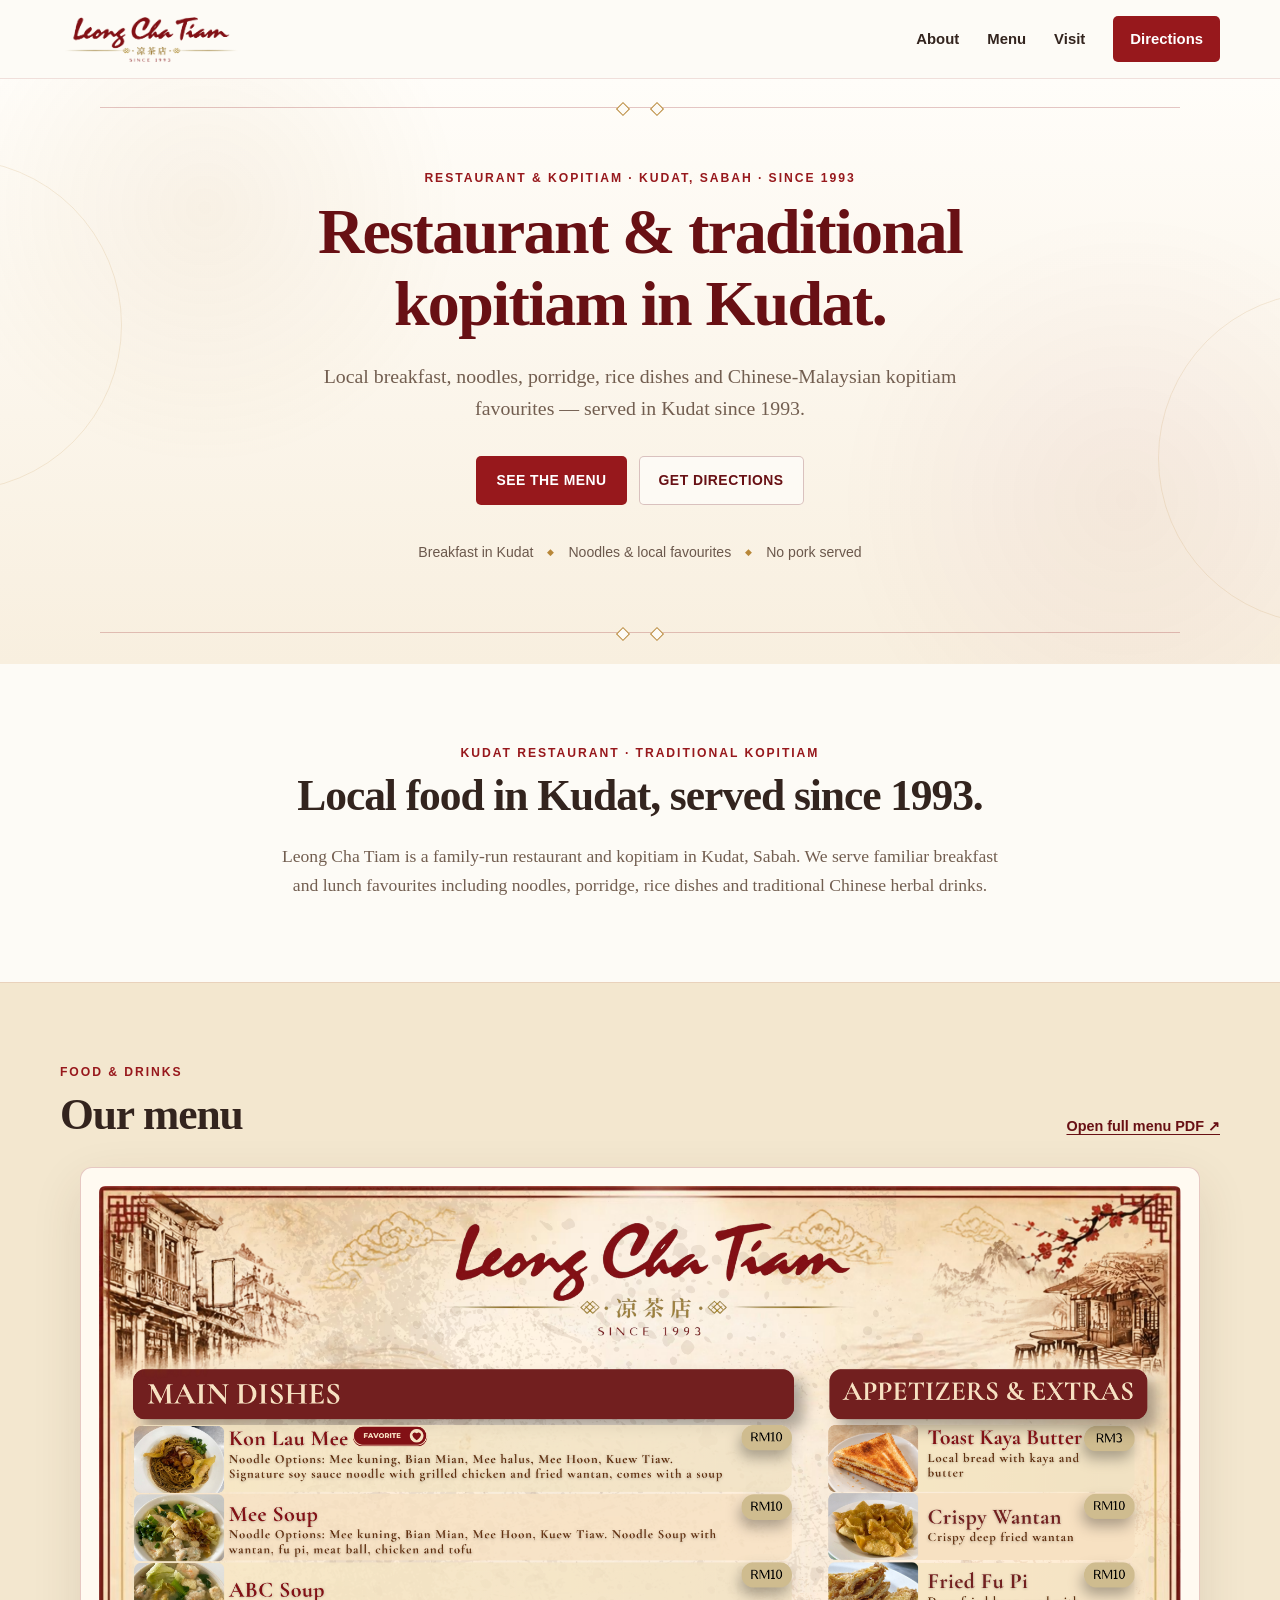
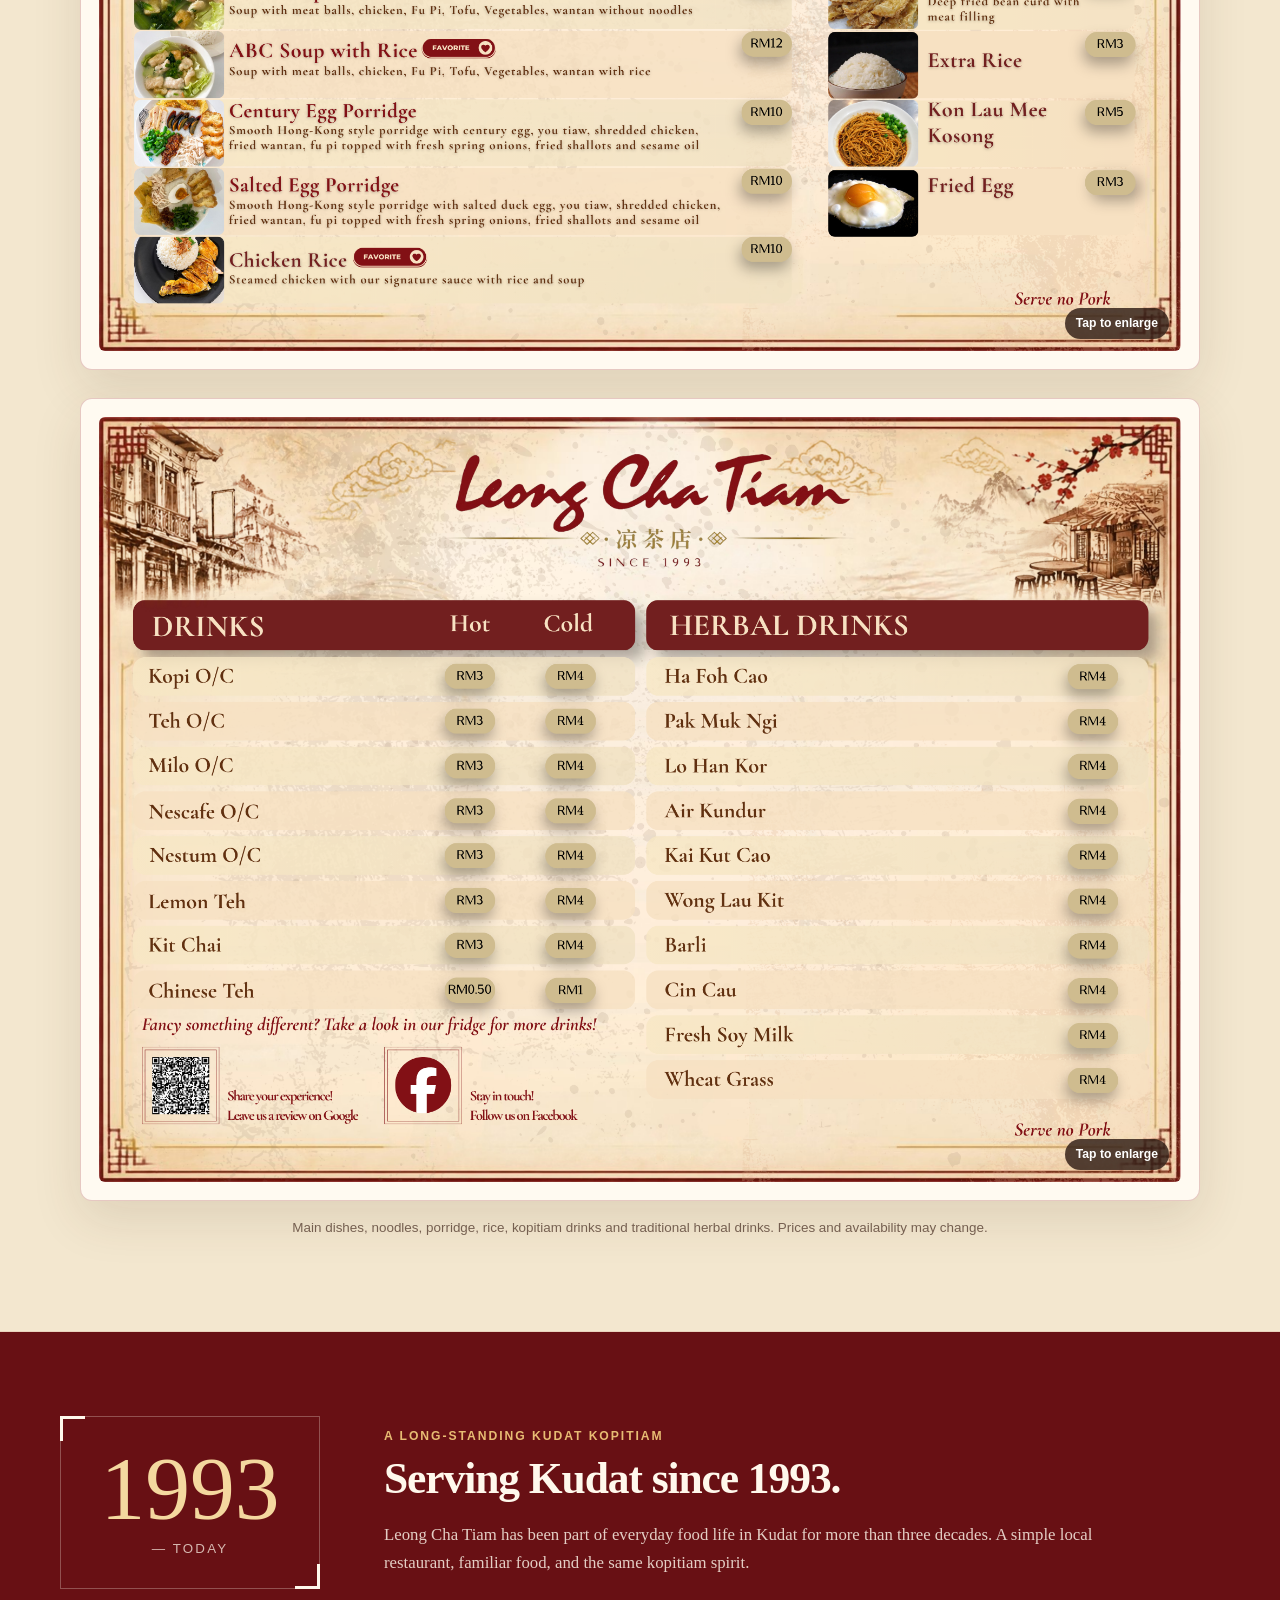
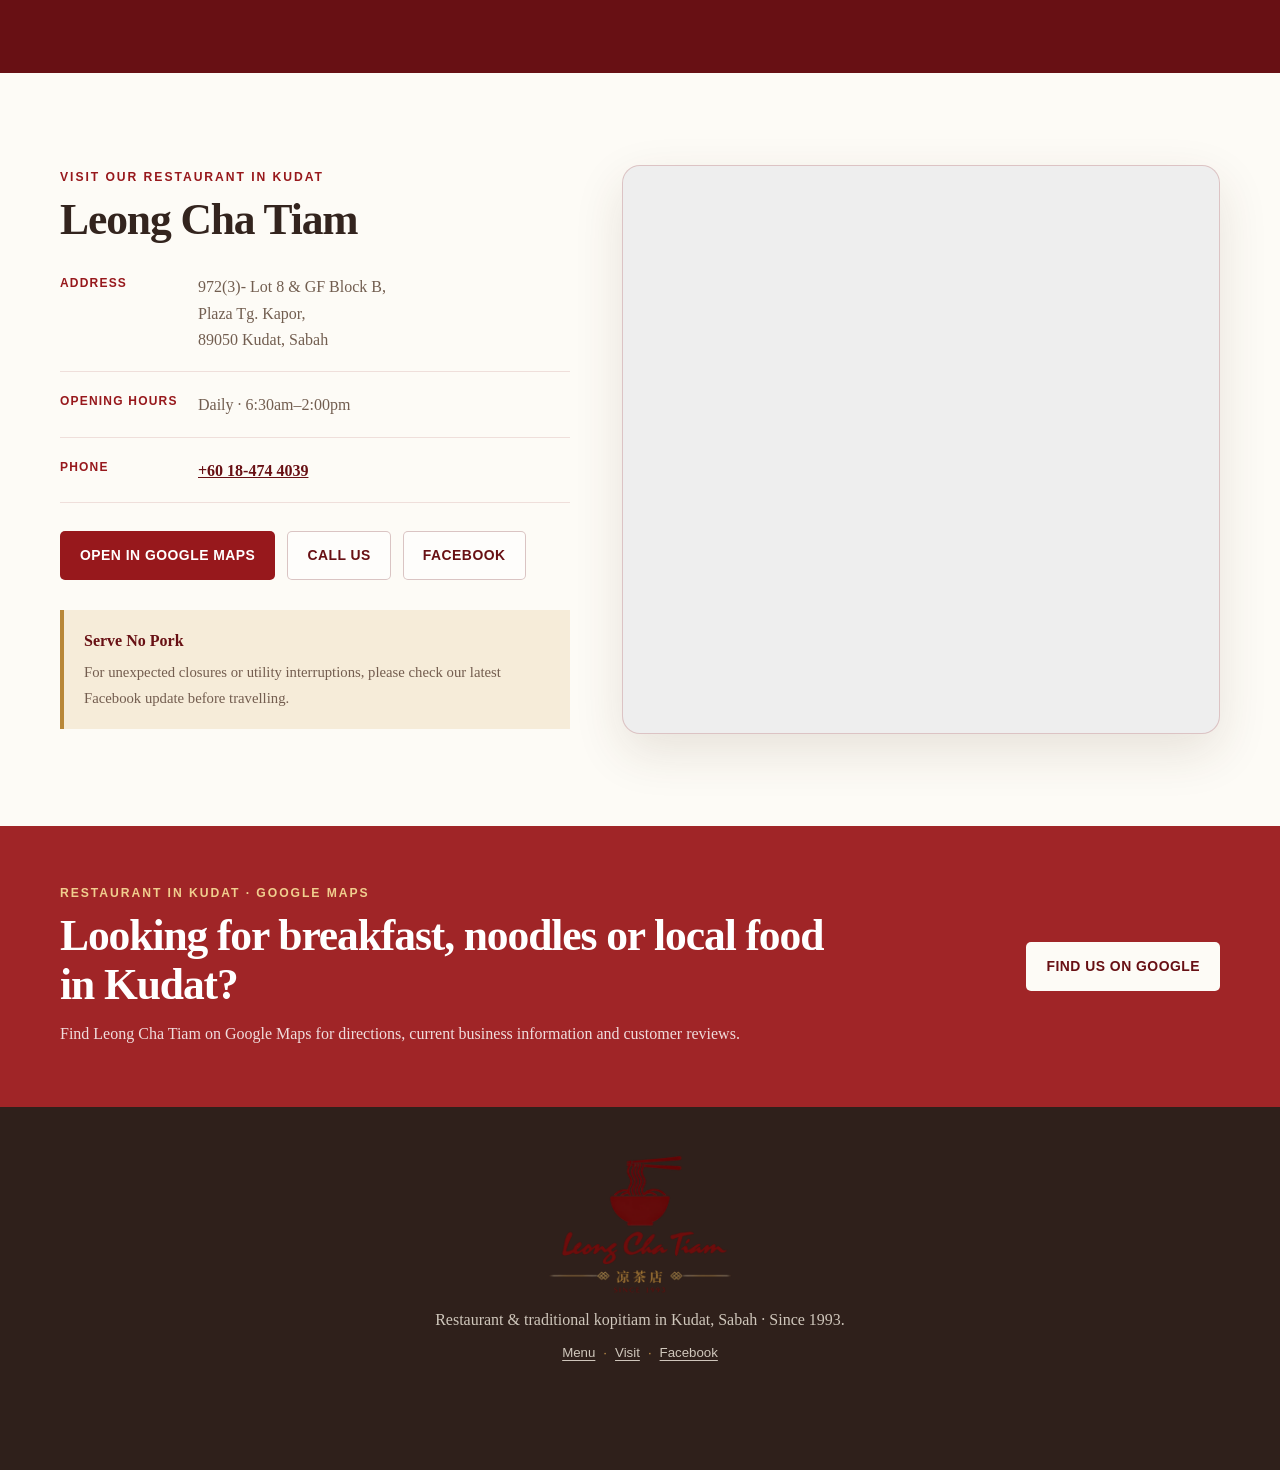
==== commit 83602d1f: "Add files via upload" ====
--- a/index.html
+++ b/index.html
@@ -75,7 +75,6 @@
     <section class="hero section-frame" aria-labelledby="hero-title">
       <div class="ornament ornament-top" aria-hidden="true"></div>
       <div class="shell hero-inner">
-        <img class="hero-logo" src="logo.png" alt="Leong Cha Tiam restaurant and kopitiam in Kudat, Sabah">
         <p class="eyebrow">Restaurant &amp; Kopitiam · Kudat, Sabah · Since 1993</p>
         <h1 id="hero-title">Restaurant &amp; traditional kopitiam in Kudat.</h1>
         <p class="hero-copy">Local breakfast, noodles, porridge, rice dishes and Chinese-Malaysian kopitiam favourites — served in Kudat since 1993.</p>
@@ -110,13 +109,21 @@
           <a class="text-link" href="menu.pdf" target="_blank" rel="noopener">Open full menu PDF ↗</a>
         </div>
 
-        <div class="menu-card">
-          <button class="menu-preview" type="button" data-lightbox-open aria-label="Open the Leong Cha Tiam menu in a larger view">
-            <img src="menu.png" alt="Leong Cha Tiam restaurant menu in Kudat with food, kopitiam drinks and herbal drinks" loading="lazy">
-            <span class="zoom-hint">Tap to enlarge</span>
-          </button>
+        <div class="menu-pages" aria-label="Leong Cha Tiam menu pages">
+          <div class="menu-card">
+            <button class="menu-preview" type="button" data-lightbox-open data-menu-src="menu-1.png" data-menu-alt="Leong Cha Tiam food menu in Kudat with main dishes, appetizers and extras" aria-label="Open food menu in a larger view">
+              <img src="menu-1.png" alt="Leong Cha Tiam food menu in Kudat with main dishes, appetizers and extras" loading="lazy">
+              <span class="zoom-hint">Tap to enlarge</span>
+            </button>
+          </div>
+          <div class="menu-card">
+            <button class="menu-preview" type="button" data-lightbox-open data-menu-src="menu-2.png" data-menu-alt="Leong Cha Tiam drinks menu in Kudat with kopitiam drinks and herbal drinks" aria-label="Open drinks menu in a larger view">
+              <img src="menu-2.png" alt="Leong Cha Tiam drinks menu in Kudat with kopitiam drinks and herbal drinks" loading="lazy">
+              <span class="zoom-hint">Tap to enlarge</span>
+            </button>
+          </div>
         </div>
-        <p class="menu-note">Breakfast, noodles, rice dishes, porridge, kopitiam drinks and herbal drinks. Prices and availability may change.</p>
+        <p class="menu-note">Main dishes, noodles, porridge, rice, kopitiam drinks and traditional herbal drinks. Prices and availability may change.</p>
       </div>
     </section>
 
@@ -184,7 +191,7 @@
 
   <dialog class="lightbox" data-lightbox aria-label="Leong Cha Tiam menu">
     <button class="lightbox-close" type="button" data-lightbox-close aria-label="Close menu">×</button>
-    <div class="lightbox-scroll"><img src="menu.png" alt="Large view of the Leong Cha Tiam restaurant menu"></div>
+    <div class="lightbox-scroll"><img data-lightbox-image src="menu-1.png" alt="Large view of the Leong Cha Tiam restaurant menu"></div>
   </dialog>
 
   <script src="script.js"></script>
--- a/styles.css
+++ b/styles.css
@@ -33,12 +33,11 @@
 .nav-cta { color:white; background:var(--red); padding:11px 17px !important; border-radius:5px; }
 .nav-cta:hover { background:var(--red-dark); }
 .section-frame { position:relative; overflow:hidden; }
-.hero { min-height:640px; display:grid; place-items:center; padding:80px 0 92px; text-align:center; background:radial-gradient(circle at 16% 22%,rgba(184,135,56,.08),transparent 22%),radial-gradient(circle at 88% 72%,rgba(143,23,27,.055),transparent 24%),linear-gradient(180deg,#fffdf9 0%,#f8efdf 100%); }
+.hero { min-height:520px; display:grid; place-items:center; padding:92px 0 100px; text-align:center; background:radial-gradient(circle at 16% 22%,rgba(184,135,56,.08),transparent 22%),radial-gradient(circle at 88% 72%,rgba(143,23,27,.055),transparent 24%),linear-gradient(180deg,#fffdf9 0%,#f8efdf 100%); }
 .hero::before,.hero::after { content:""; position:absolute; width:330px; height:330px; border:1px solid rgba(184,135,56,.15); border-radius:50%; pointer-events:none; }
 .hero::before { left:-210px; top:80px; }
 .hero::after { right:-210px; bottom:40px; }
 .hero-inner { position:relative; z-index:1; max-width:860px; }
-.hero-logo { width:min(690px,88vw); max-height:190px; object-fit:contain; margin:0 auto 20px; }
 .eyebrow,.section-kicker { margin:0 0 10px; color:var(--red); font-family:Arial,Helvetica,sans-serif; font-size:.76rem; line-height:1.25; font-weight:800; letter-spacing:.16em; text-transform:uppercase; }
 h1,h2 { margin:0; line-height:1.12; font-weight:600; letter-spacing:-.025em; }
 .hero h1 { font-size:clamp(2.35rem,5vw,4.55rem); color:var(--red-dark); }
@@ -65,7 +64,8 @@
 .menu-section { padding:82px 0 92px; background:#f3e7cf; border-block:1px solid rgba(143,23,27,.10); }
 .section-heading { display:flex; align-items:end; justify-content:space-between; gap:20px; margin-bottom:28px; }
 .text-link { color:var(--red-dark); font-family:Arial,Helvetica,sans-serif; font-size:.9rem; font-weight:800; text-underline-offset:3px; }
-.menu-card { width:100%; max-width:1080px; margin:0 auto; padding:clamp(8px,1.6vw,18px); background:#fffaf1; border:1px solid rgba(143,23,27,.22); border-radius:12px; box-shadow:var(--shadow); overflow:hidden; }
+.menu-pages { display:grid; gap:28px; }
+.menu-card { width:100%; max-width:1120px; margin:0 auto; padding:clamp(8px,1.6vw,18px); background:#fffaf1; border:1px solid rgba(143,23,27,.22); border-radius:12px; box-shadow:var(--shadow); overflow:hidden; }
 .menu-preview { position:relative; display:block; width:100%; padding:0; margin:0; border:0; background:transparent; appearance:none; cursor:zoom-in; line-height:0; overflow:hidden; border-radius:6px; }
 .menu-preview img { display:block; width:100%; height:auto; max-height:none; object-fit:contain; }
 .zoom-hint { position:absolute; right:12px; bottom:12px; line-height:1.2; padding:8px 11px; border-radius:999px; background:rgba(53,34,26,.84); color:white; font-family:Arial,Helvetica,sans-serif; font-size:.76rem; font-weight:700; }
@@ -119,8 +119,7 @@
   .nav { gap:18px; font-size:.82rem; }
   .nav a:first-child { display:none; }
   .nav-cta { display:none; }
-  .hero { min-height:570px; padding:72px 0 82px; }
-  .hero-logo { width:min(600px,94vw); max-height:150px; }
+  .hero { min-height:500px; padding:74px 0 82px; }
   .quick-facts { display:grid; gap:7px; }
   .quick-facts span { justify-content:center; }
   .quick-facts span:not(:last-child)::after { display:none; }
@@ -136,13 +135,14 @@
 }
 @media (max-width:520px) {
   .nav a:nth-child(2) { display:none; }
-  .hero { min-height:525px; }
+  .hero { min-height:460px; }
   .hero-copy { font-size:1rem; }
   .hero-actions { display:grid; grid-template-columns:1fr; max-width:290px; margin-inline:auto; margin-top:26px; }
   .button { width:100%; }
   .about h2,.history-band h2,.visit h2,.google-band h2,.menu-section h2 { font-size:2rem; }
   .details div { grid-template-columns:1fr; gap:4px; }
-  .menu-card { width:calc(100% + 8px); margin-left:-4px; padding:5px; }
+  .menu-pages { gap:18px; }
+  .menu-card { width:100%; margin:0; padding:5px; }
   .zoom-hint { font-size:.7rem; right:8px; bottom:8px; }
   .lightbox { width:100vw; height:100dvh; border-radius:0; padding:48px 6px 8px; }
   .lightbox-scroll { display:block; }
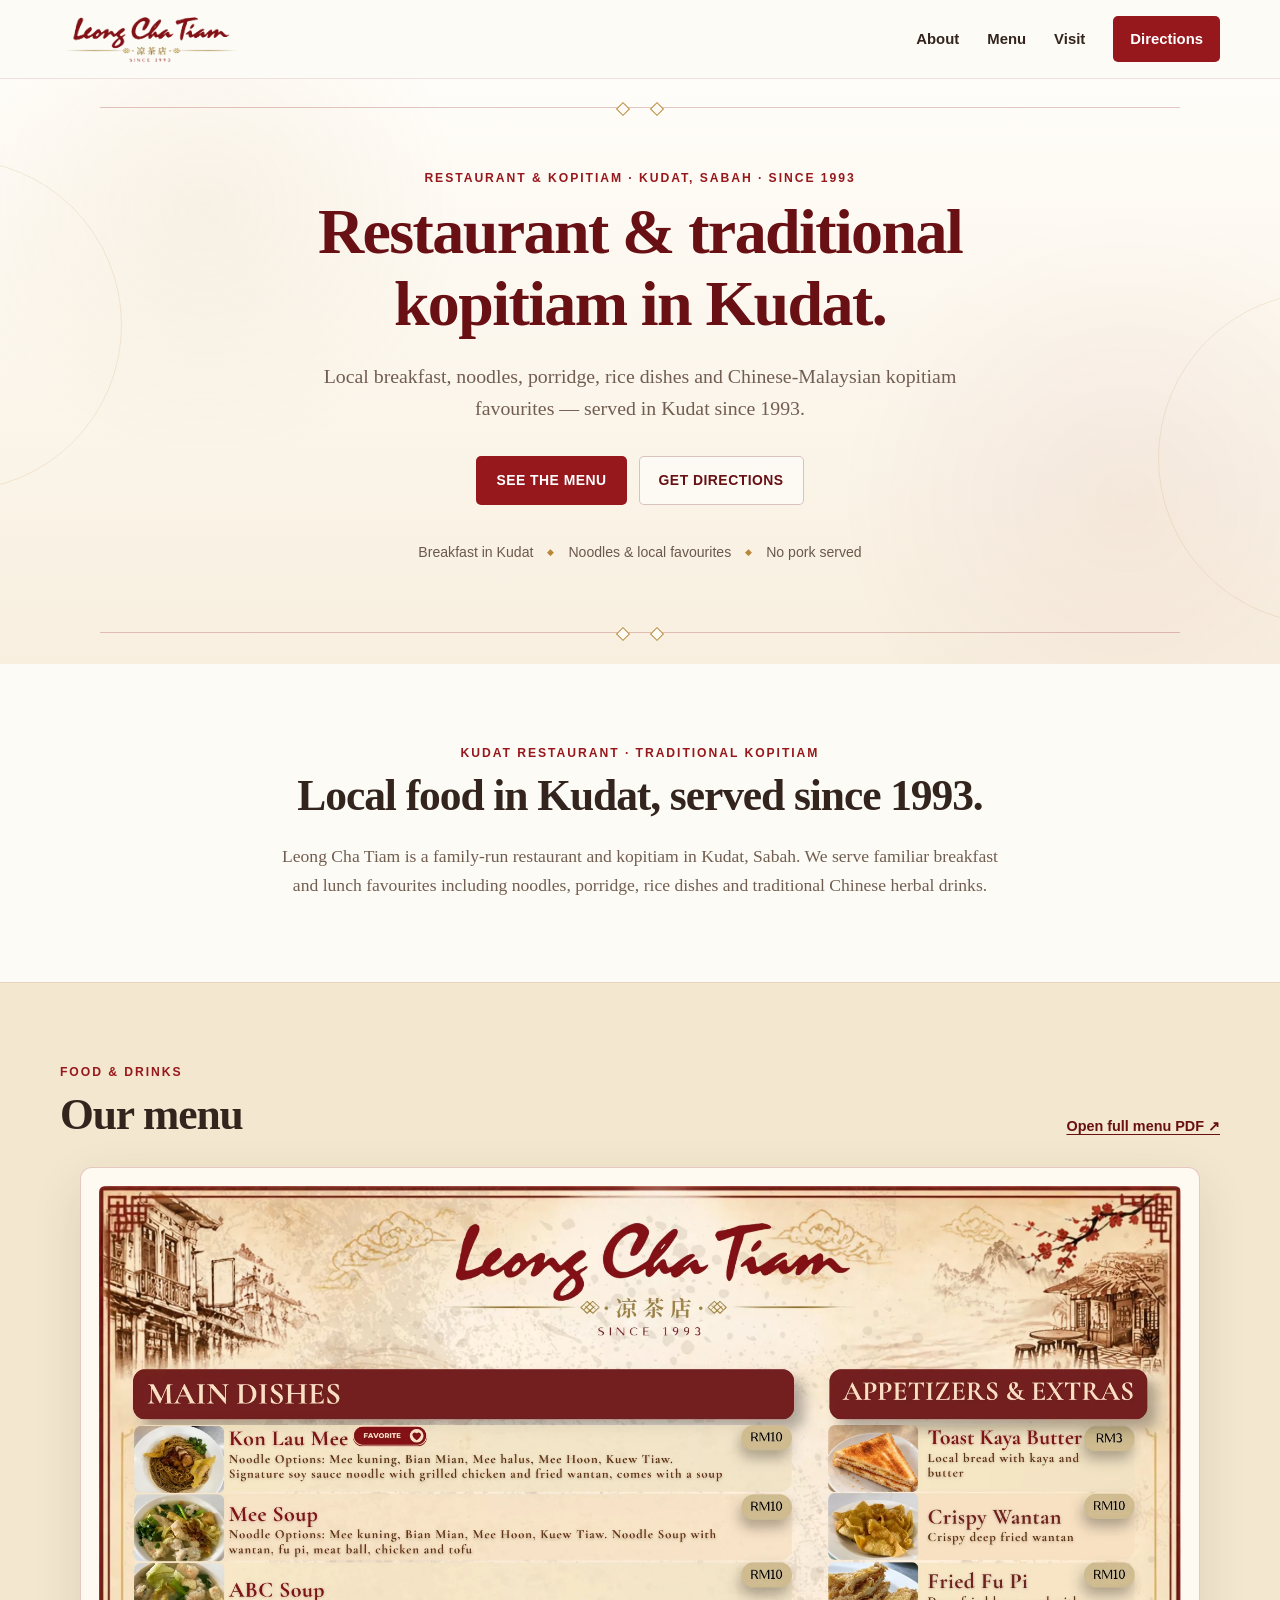
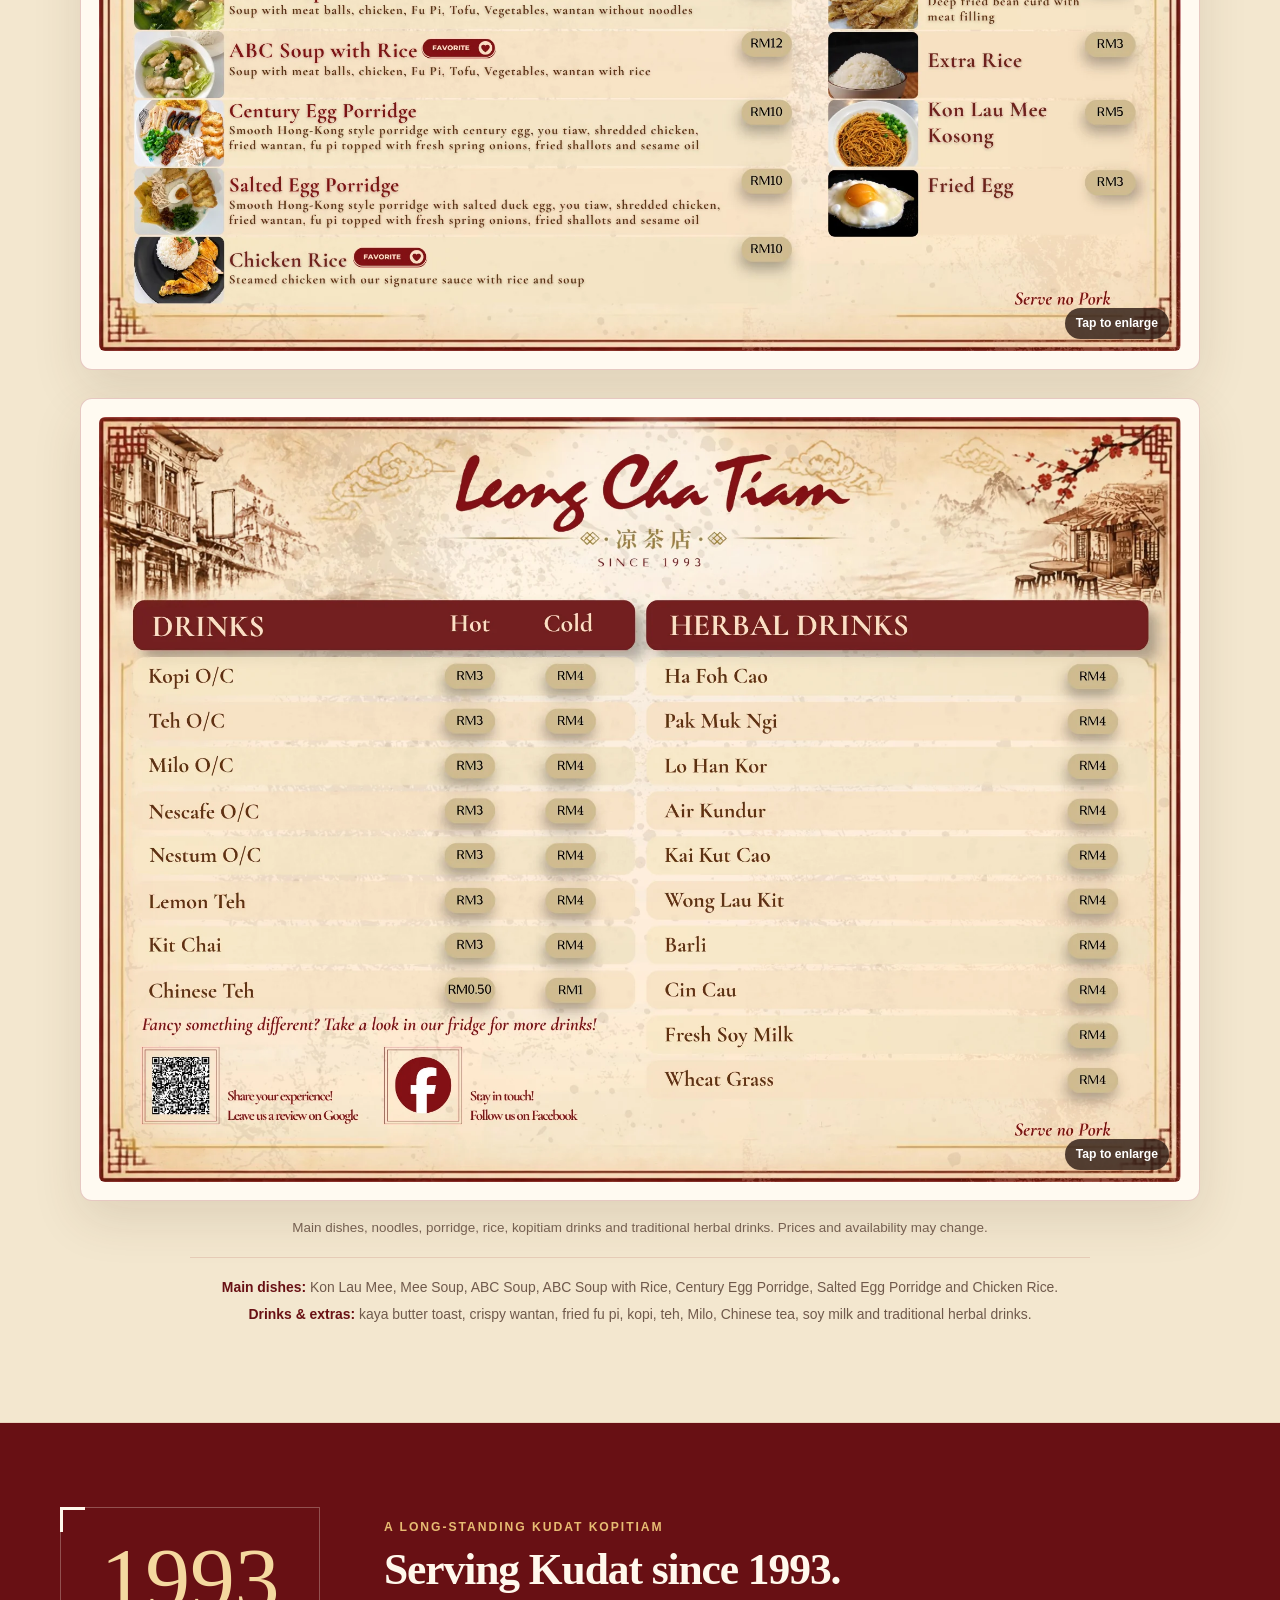
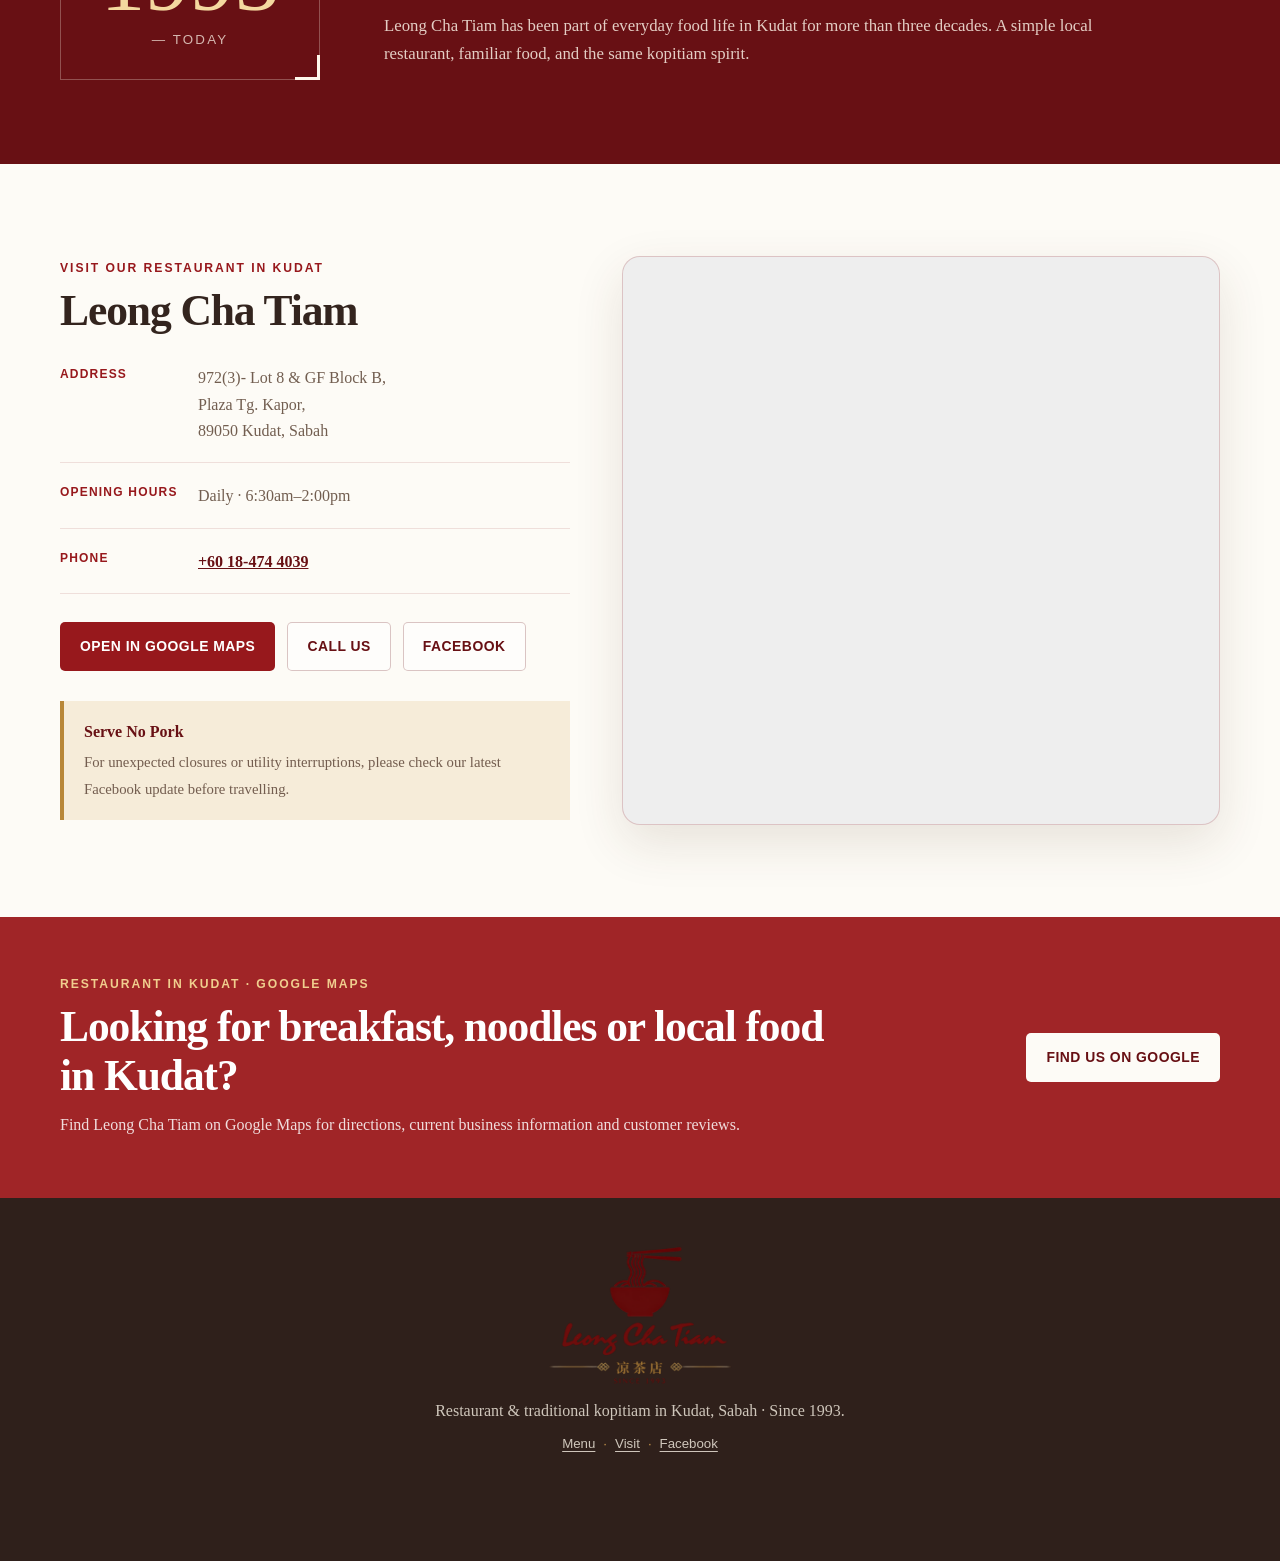
==== commit 1e4bc1dc: "Add files via upload" ====
--- a/index.html
+++ b/index.html
@@ -10,12 +10,18 @@
   <link rel="canonical" href="https://jestemmagdalenaniemagda-alt.github.io/leong-cha-tiam/">
 
   <meta property="og:type" content="website">
+  <meta property="og:site_name" content="Leong Cha Tiam">
   <meta property="og:url" content="https://jestemmagdalenaniemagda-alt.github.io/leong-cha-tiam/">
   <meta property="og:title" content="Leong Cha Tiam | Restaurant & Kopitiam in Kudat, Sabah">
   <meta property="og:description" content="Family-run Kudat restaurant and traditional kopitiam serving breakfast, noodles, rice dishes, porridge and local favourites since 1993.">
   <meta property="og:image" content="https://jestemmagdalenaniemagda-alt.github.io/leong-cha-tiam/logo-stacked.png">
   <meta property="og:locale" content="en_MY">
   <meta name="twitter:card" content="summary_large_image">
+  <meta name="twitter:title" content="Leong Cha Tiam | Restaurant & Kopitiam in Kudat, Sabah">
+  <meta name="twitter:description" content="Family-run Kudat restaurant and traditional kopitiam serving breakfast, noodles, rice dishes, porridge and local favourites since 1993.">
+  <meta name="twitter:image" content="https://jestemmagdalenaniemagda-alt.github.io/leong-cha-tiam/logo-stacked.png">
+
+  <link rel="preload" as="image" href="logo.png">
 
   <link rel="icon" href="favicon.png" type="image/png">
   <link rel="stylesheet" href="styles.css">
@@ -26,16 +32,25 @@
     "@type": ["Restaurant", "LocalBusiness"],
     "@id": "https://jestemmagdalenaniemagda-alt.github.io/leong-cha-tiam/#restaurant",
     "name": "Leong Cha Tiam",
+    "alternateName": "凉茶店",
     "url": "https://jestemmagdalenaniemagda-alt.github.io/leong-cha-tiam/",
     "description": "Family-run restaurant and traditional kopitiam in Kudat, Sabah, serving breakfast, noodles, porridge, rice dishes and Chinese-Malaysian local food since 1993.",
-    "image": "https://jestemmagdalenaniemagda-alt.github.io/leong-cha-tiam/logo-stacked.png",
+    "image": [
+      "https://jestemmagdalenaniemagda-alt.github.io/leong-cha-tiam/logo-stacked.png",
+      "https://jestemmagdalenaniemagda-alt.github.io/leong-cha-tiam/menu-1.png",
+      "https://jestemmagdalenaniemagda-alt.github.io/leong-cha-tiam/menu-2.png"
+    ],
     "logo": "https://jestemmagdalenaniemagda-alt.github.io/leong-cha-tiam/logo.png",
     "telephone": "+60184744039",
     "priceRange": "RM 1-20",
-    "servesCuisine": ["Malaysian", "Chinese", "Kopitiam"],
+    "servesCuisine": ["Malaysian", "Chinese", "Kopitiam", "Local food"],
     "foundingDate": "1993",
     "slogan": "Serving Kudat since 1993.",
-    "menu": "https://jestemmagdalenaniemagda-alt.github.io/leong-cha-tiam/menu.pdf",
+    "hasMap": "https://www.google.com/maps/search/?api=1&query=Leong+Cha+Tiam+Kudat+Sabah",
+    "areaServed": {
+      "@type": "City",
+      "name": "Kudat"
+    },
     "address": {
       "@type": "PostalAddress",
       "streetAddress": "972(3)- Lot 8 & GF Block B, Plaza Tg. Kapor",
@@ -50,7 +65,70 @@
       "opens": "06:30",
       "closes": "14:00"
     }],
-    "sameAs": ["https://www.facebook.com/2011523502226618/"]
+    "sameAs": ["https://www.facebook.com/2011523502226618/"],
+    "menu": "https://jestemmagdalenaniemagda-alt.github.io/leong-cha-tiam/menu.pdf",
+    "hasMenu": {
+      "@type": "Menu",
+      "name": "Leong Cha Tiam Menu",
+      "url": "https://jestemmagdalenaniemagda-alt.github.io/leong-cha-tiam/menu.pdf",
+      "hasMenuSection": [
+        {
+          "@type": "MenuSection",
+          "name": "Main dishes",
+          "hasMenuItem": [
+            {"@type":"MenuItem","name":"Kon Lau Mee","offers":{"@type":"Offer","price":"10","priceCurrency":"MYR"}},
+            {"@type":"MenuItem","name":"Mee Soup","offers":{"@type":"Offer","price":"10","priceCurrency":"MYR"}},
+            {"@type":"MenuItem","name":"ABC Soup","offers":{"@type":"Offer","price":"10","priceCurrency":"MYR"}},
+            {"@type":"MenuItem","name":"ABC Soup with Rice","offers":{"@type":"Offer","price":"12","priceCurrency":"MYR"}},
+            {"@type":"MenuItem","name":"Century Egg Porridge","offers":{"@type":"Offer","price":"10","priceCurrency":"MYR"}},
+            {"@type":"MenuItem","name":"Salted Egg Porridge","offers":{"@type":"Offer","price":"10","priceCurrency":"MYR"}},
+            {"@type":"MenuItem","name":"Chicken Rice","offers":{"@type":"Offer","price":"10","priceCurrency":"MYR"}}
+          ]
+        },
+        {
+          "@type": "MenuSection",
+          "name": "Appetizers and extras",
+          "hasMenuItem": [
+            {"@type":"MenuItem","name":"Toast Kaya Butter","offers":{"@type":"Offer","price":"3","priceCurrency":"MYR"}},
+            {"@type":"MenuItem","name":"Crispy Wantan","offers":{"@type":"Offer","price":"10","priceCurrency":"MYR"}},
+            {"@type":"MenuItem","name":"Fried Fu Pi","offers":{"@type":"Offer","price":"10","priceCurrency":"MYR"}},
+            {"@type":"MenuItem","name":"Extra Rice","offers":{"@type":"Offer","price":"3","priceCurrency":"MYR"}},
+            {"@type":"MenuItem","name":"Kon Lau Mee Kosong","offers":{"@type":"Offer","price":"5","priceCurrency":"MYR"}},
+            {"@type":"MenuItem","name":"Fried Egg","offers":{"@type":"Offer","price":"3","priceCurrency":"MYR"}}
+          ]
+        },
+        {
+          "@type": "MenuSection",
+          "name": "Drinks",
+          "hasMenuItem": [
+            {"@type":"MenuItem","name":"Kopi O/C"},
+            {"@type":"MenuItem","name":"Teh O/C"},
+            {"@type":"MenuItem","name":"Milo O/C"},
+            {"@type":"MenuItem","name":"Nescafe O/C"},
+            {"@type":"MenuItem","name":"Nestum O/C"},
+            {"@type":"MenuItem","name":"Lemon Teh"},
+            {"@type":"MenuItem","name":"Kit Chai"},
+            {"@type":"MenuItem","name":"Chinese Teh"}
+          ]
+        },
+        {
+          "@type": "MenuSection",
+          "name": "Herbal drinks",
+          "hasMenuItem": [
+            {"@type":"MenuItem","name":"Ha Foh Cao"},
+            {"@type":"MenuItem","name":"Pak Muk Ngi"},
+            {"@type":"MenuItem","name":"Lo Han Kor"},
+            {"@type":"MenuItem","name":"Air Kundur"},
+            {"@type":"MenuItem","name":"Kai Kut Cao"},
+            {"@type":"MenuItem","name":"Wong Lau Kit"},
+            {"@type":"MenuItem","name":"Barli"},
+            {"@type":"MenuItem","name":"Cin Cau"},
+            {"@type":"MenuItem","name":"Fresh Soy Milk"},
+            {"@type":"MenuItem","name":"Wheat Grass"}
+          ]
+        }
+      ]
+    }
   }
   </script>
 </head>
@@ -60,7 +138,7 @@
   <header class="site-header" id="top">
     <div class="shell header-inner">
       <a class="header-logo" href="#top" aria-label="Leong Cha Tiam home">
-        <img src="logo.png" alt="Leong Cha Tiam, since 1993">
+        <img src="logo.png" alt="Leong Cha Tiam, restaurant and kopitiam in Kudat since 1993" width="1746" height="525">
       </a>
       <nav class="nav" aria-label="Main navigation">
         <a href="#about">About</a>
@@ -112,18 +190,28 @@
         <div class="menu-pages" aria-label="Leong Cha Tiam menu pages">
           <div class="menu-card">
             <button class="menu-preview" type="button" data-lightbox-open data-menu-src="menu-1.png" data-menu-alt="Leong Cha Tiam food menu in Kudat with main dishes, appetizers and extras" aria-label="Open food menu in a larger view">
-              <img src="menu-1.png" alt="Leong Cha Tiam food menu in Kudat with main dishes, appetizers and extras" loading="lazy">
+              <picture>
+                <source srcset="menu-1.webp" type="image/webp">
+                <img src="menu-1.png" alt="Leong Cha Tiam food menu in Kudat with main dishes, appetizers and extras" width="2000" height="1414" loading="lazy" decoding="async">
+              </picture>
               <span class="zoom-hint">Tap to enlarge</span>
             </button>
           </div>
           <div class="menu-card">
             <button class="menu-preview" type="button" data-lightbox-open data-menu-src="menu-2.png" data-menu-alt="Leong Cha Tiam drinks menu in Kudat with kopitiam drinks and herbal drinks" aria-label="Open drinks menu in a larger view">
-              <img src="menu-2.png" alt="Leong Cha Tiam drinks menu in Kudat with kopitiam drinks and herbal drinks" loading="lazy">
+              <picture>
+                <source srcset="menu-2.webp" type="image/webp">
+                <img src="menu-2.png" alt="Leong Cha Tiam drinks menu in Kudat with kopitiam drinks and herbal drinks" width="2000" height="1414" loading="lazy" decoding="async">
+              </picture>
               <span class="zoom-hint">Tap to enlarge</span>
             </button>
           </div>
         </div>
         <p class="menu-note">Main dishes, noodles, porridge, rice, kopitiam drinks and traditional herbal drinks. Prices and availability may change.</p>
+        <div class="menu-index" aria-label="Menu highlights">
+          <p><strong>Main dishes:</strong> Kon Lau Mee, Mee Soup, ABC Soup, ABC Soup with Rice, Century Egg Porridge, Salted Egg Porridge and Chicken Rice.</p>
+          <p><strong>Drinks &amp; extras:</strong> kaya butter toast, crispy wantan, fried fu pi, kopi, teh, Milo, Chinese tea, soy milk and traditional herbal drinks.</p>
+        </div>
       </div>
     </section>
 
@@ -178,7 +266,7 @@
 
   <footer class="footer">
     <div class="shell footer-inner">
-      <img src="logo-stacked.png" alt="Leong Cha Tiam">
+      <img src="logo-stacked.png" alt="Leong Cha Tiam restaurant and kopitiam in Kudat" width="1739" height="1336" loading="lazy" decoding="async">
       <p>Restaurant &amp; traditional kopitiam in Kudat, Sabah · Since 1993.</p>
       <p class="footer-links"><a href="#menu">Menu</a><span>·</span><a href="#visit">Visit</a><span>·</span><a href="https://www.facebook.com/2011523502226618/" target="_blank" rel="noopener">Facebook</a></p>
     </div>
--- a/styles.css
+++ b/styles.css
@@ -67,9 +67,13 @@
 .menu-pages { display:grid; gap:28px; }
 .menu-card { width:100%; max-width:1120px; margin:0 auto; padding:clamp(8px,1.6vw,18px); background:#fffaf1; border:1px solid rgba(143,23,27,.22); border-radius:12px; box-shadow:var(--shadow); overflow:hidden; }
 .menu-preview { position:relative; display:block; width:100%; padding:0; margin:0; border:0; background:transparent; appearance:none; cursor:zoom-in; line-height:0; overflow:hidden; border-radius:6px; }
+.menu-preview picture { display:block; width:100%; }
 .menu-preview img { display:block; width:100%; height:auto; max-height:none; object-fit:contain; }
 .zoom-hint { position:absolute; right:12px; bottom:12px; line-height:1.2; padding:8px 11px; border-radius:999px; background:rgba(53,34,26,.84); color:white; font-family:Arial,Helvetica,sans-serif; font-size:.76rem; font-weight:700; }
 .menu-note { margin:16px auto 0; max-width:790px; text-align:center; color:#755f50; font-family:Arial,Helvetica,sans-serif; font-size:.84rem; }
+.menu-index { max-width:900px; margin:18px auto 0; padding-top:14px; border-top:1px solid rgba(143,23,27,.13); color:#6f594b; font-family:Arial,Helvetica,sans-serif; font-size:.87rem; line-height:1.65; text-align:center; }
+.menu-index p { margin:4px 0; }
+.menu-index strong { color:var(--red-dark); }
 .history-band { padding:84px 0; background:var(--red-dark); color:#fff8ec; }
 .history-grid { display:grid; grid-template-columns:260px 1fr; gap:64px; align-items:center; }
 .history-band .section-kicker { color:#e7bc73; }
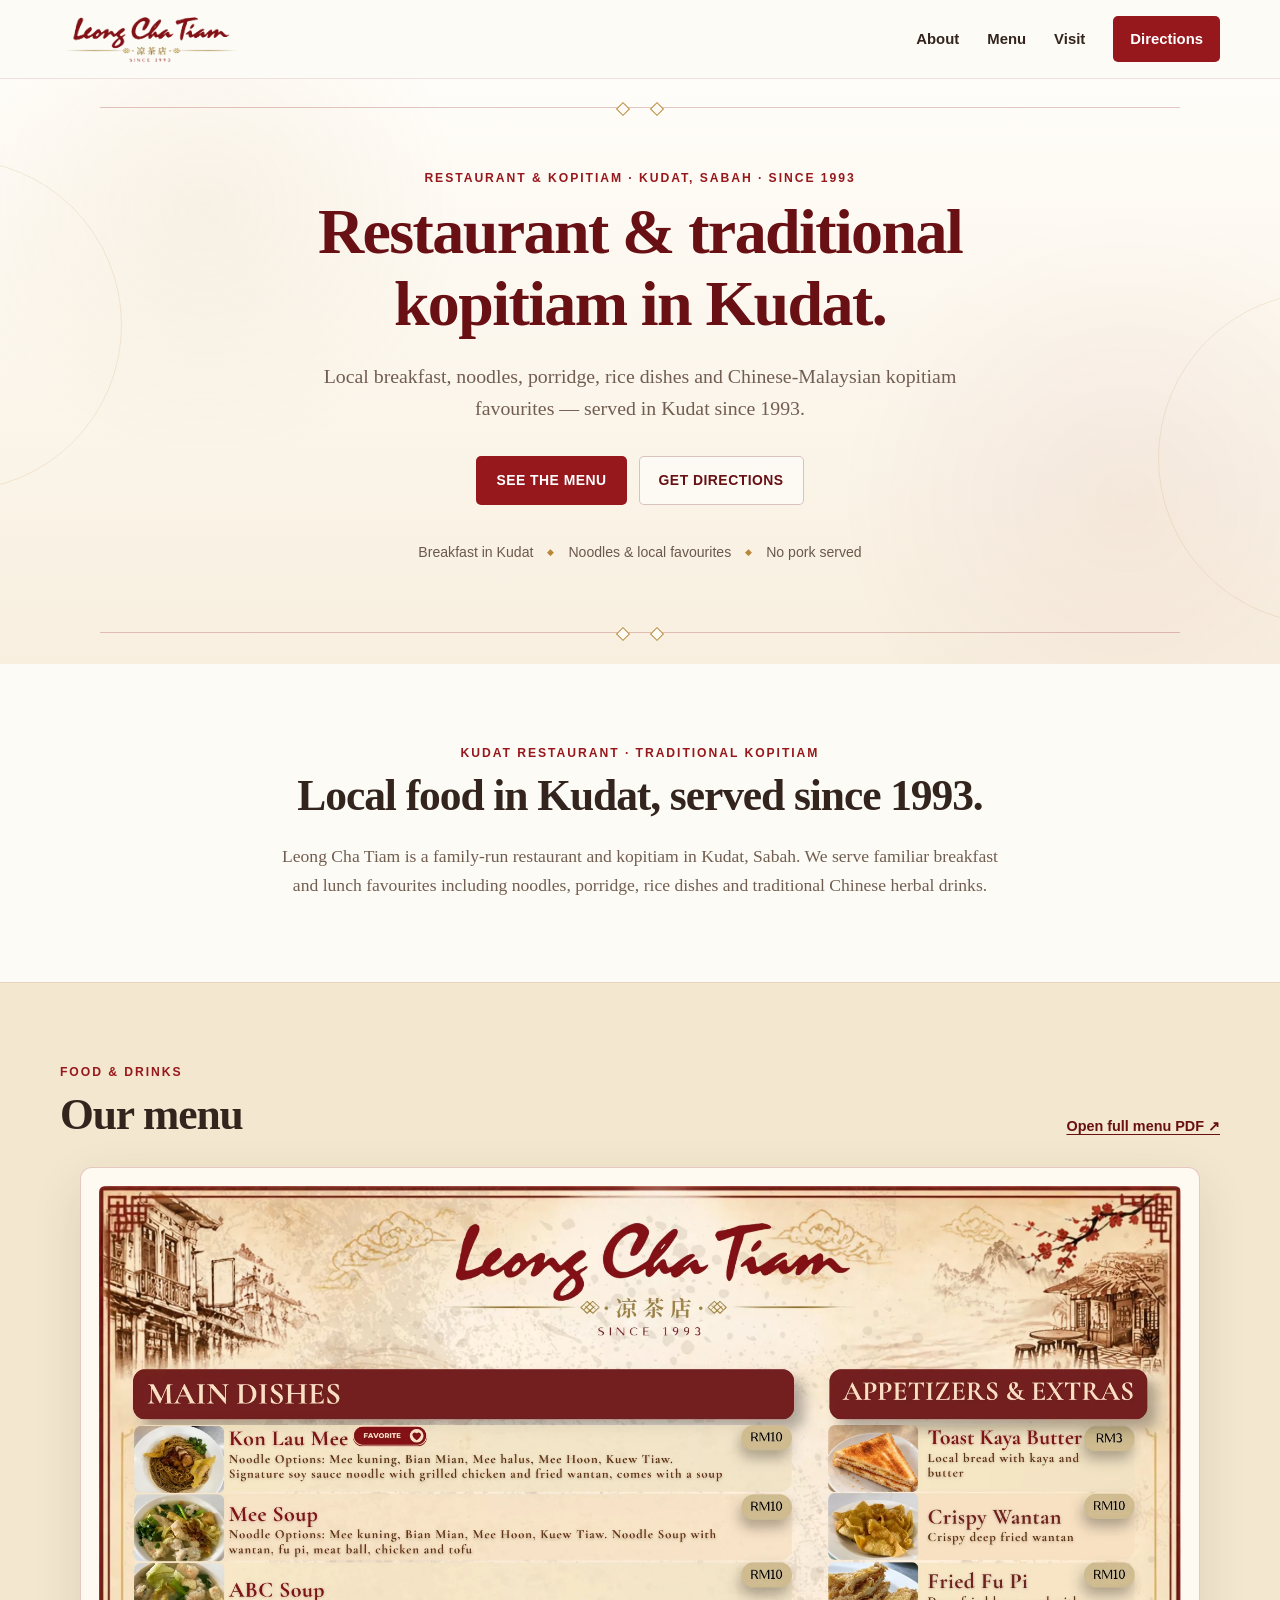
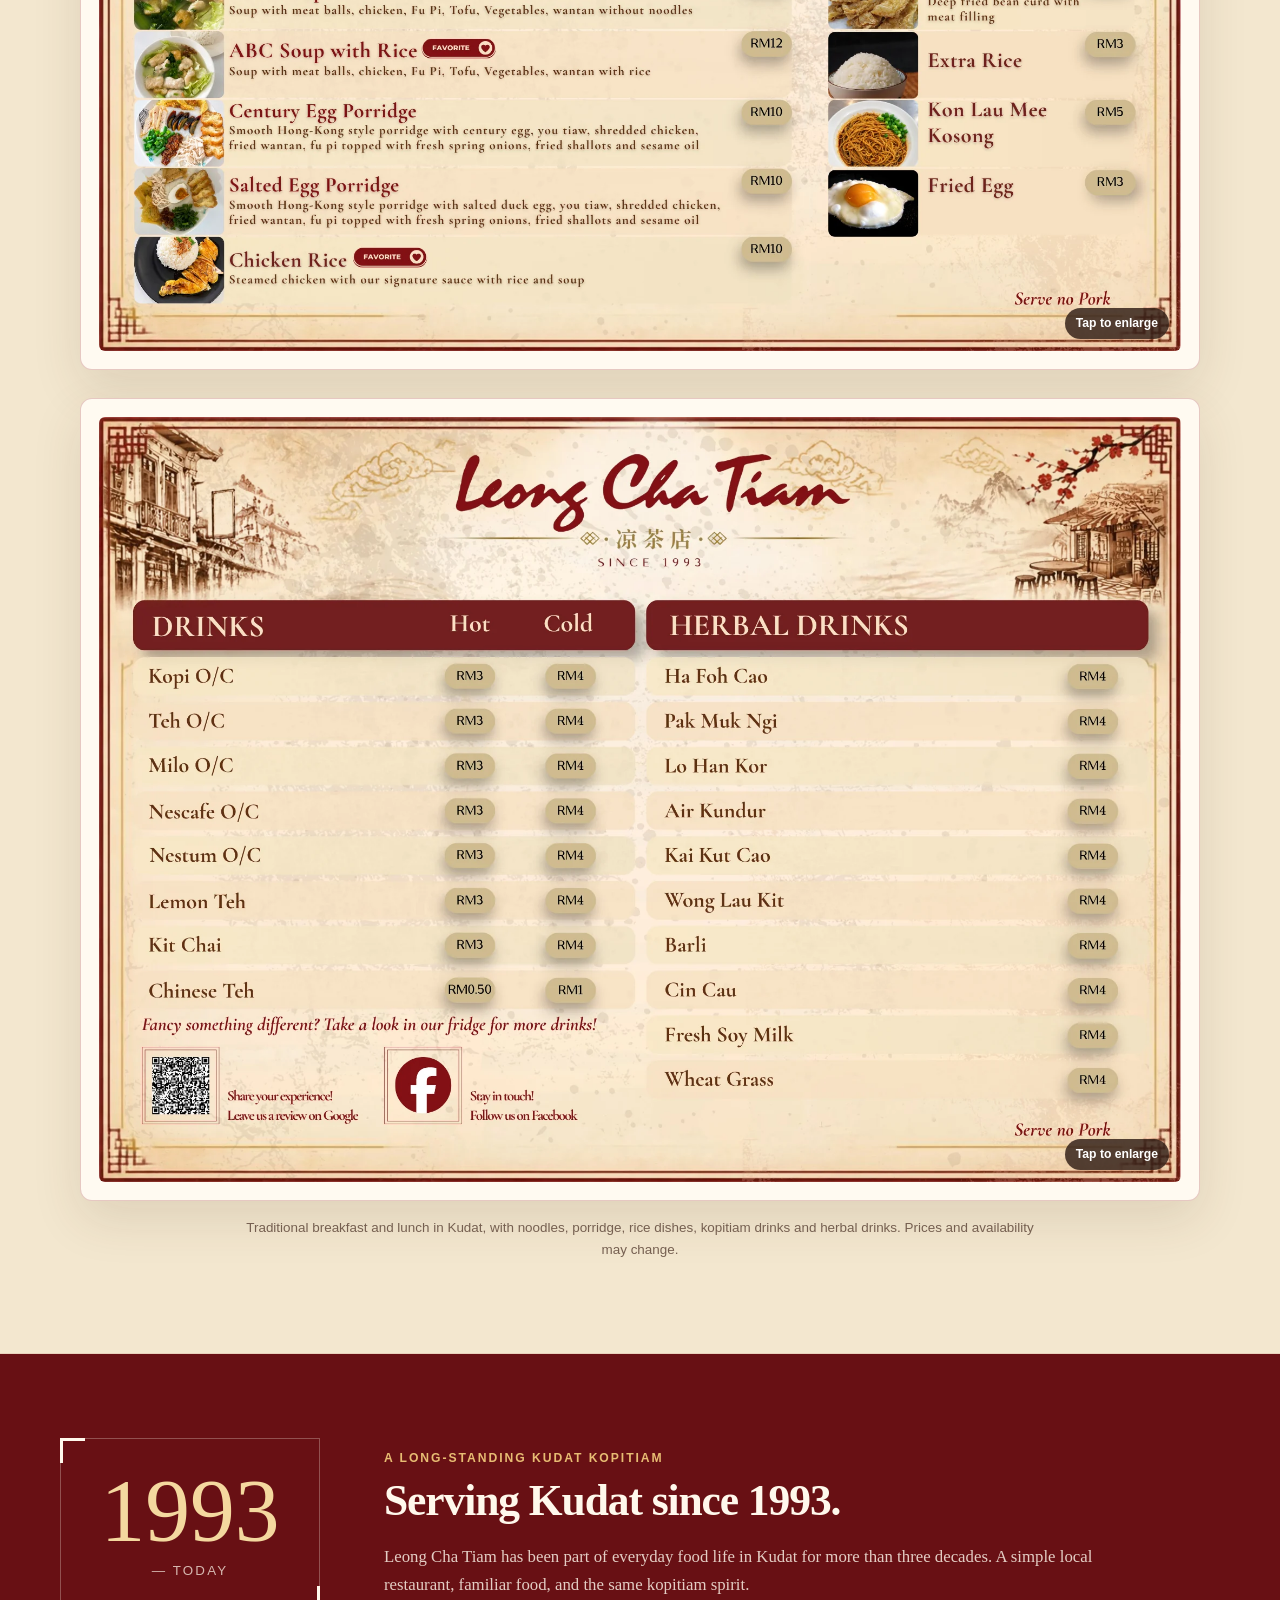
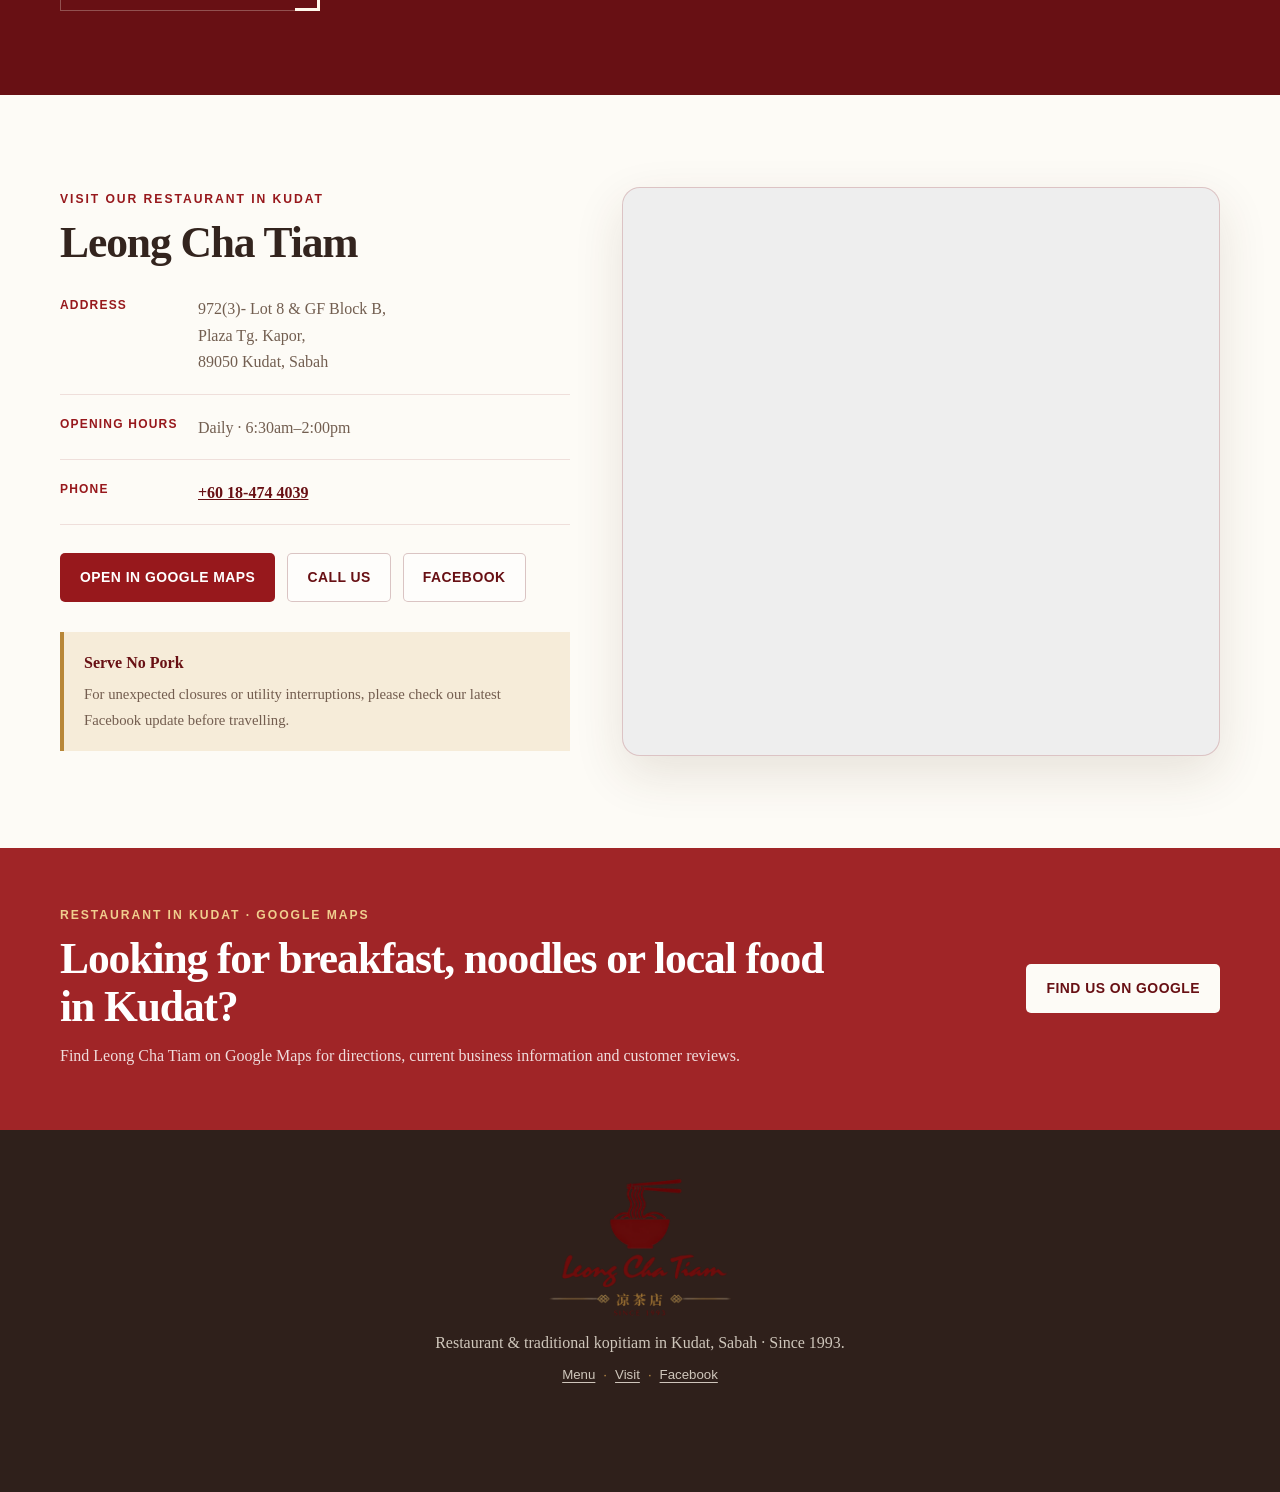
==== commit 7b444b52: "Add files via upload" ====
--- a/index.html
+++ b/index.html
@@ -207,11 +207,7 @@
             </button>
           </div>
         </div>
-        <p class="menu-note">Main dishes, noodles, porridge, rice, kopitiam drinks and traditional herbal drinks. Prices and availability may change.</p>
-        <div class="menu-index" aria-label="Menu highlights">
-          <p><strong>Main dishes:</strong> Kon Lau Mee, Mee Soup, ABC Soup, ABC Soup with Rice, Century Egg Porridge, Salted Egg Porridge and Chicken Rice.</p>
-          <p><strong>Drinks &amp; extras:</strong> kaya butter toast, crispy wantan, fried fu pi, kopi, teh, Milo, Chinese tea, soy milk and traditional herbal drinks.</p>
-        </div>
+        <p class="menu-note">Traditional breakfast and lunch in Kudat, with noodles, porridge, rice dishes, kopitiam drinks and herbal drinks. Prices and availability may change.</p>
       </div>
     </section>
 
--- a/styles.css
+++ b/styles.css
@@ -71,9 +71,6 @@
 .menu-preview img { display:block; width:100%; height:auto; max-height:none; object-fit:contain; }
 .zoom-hint { position:absolute; right:12px; bottom:12px; line-height:1.2; padding:8px 11px; border-radius:999px; background:rgba(53,34,26,.84); color:white; font-family:Arial,Helvetica,sans-serif; font-size:.76rem; font-weight:700; }
 .menu-note { margin:16px auto 0; max-width:790px; text-align:center; color:#755f50; font-family:Arial,Helvetica,sans-serif; font-size:.84rem; }
-.menu-index { max-width:900px; margin:18px auto 0; padding-top:14px; border-top:1px solid rgba(143,23,27,.13); color:#6f594b; font-family:Arial,Helvetica,sans-serif; font-size:.87rem; line-height:1.65; text-align:center; }
-.menu-index p { margin:4px 0; }
-.menu-index strong { color:var(--red-dark); }
 .history-band { padding:84px 0; background:var(--red-dark); color:#fff8ec; }
 .history-grid { display:grid; grid-template-columns:260px 1fr; gap:64px; align-items:center; }
 .history-band .section-kicker { color:#e7bc73; }
